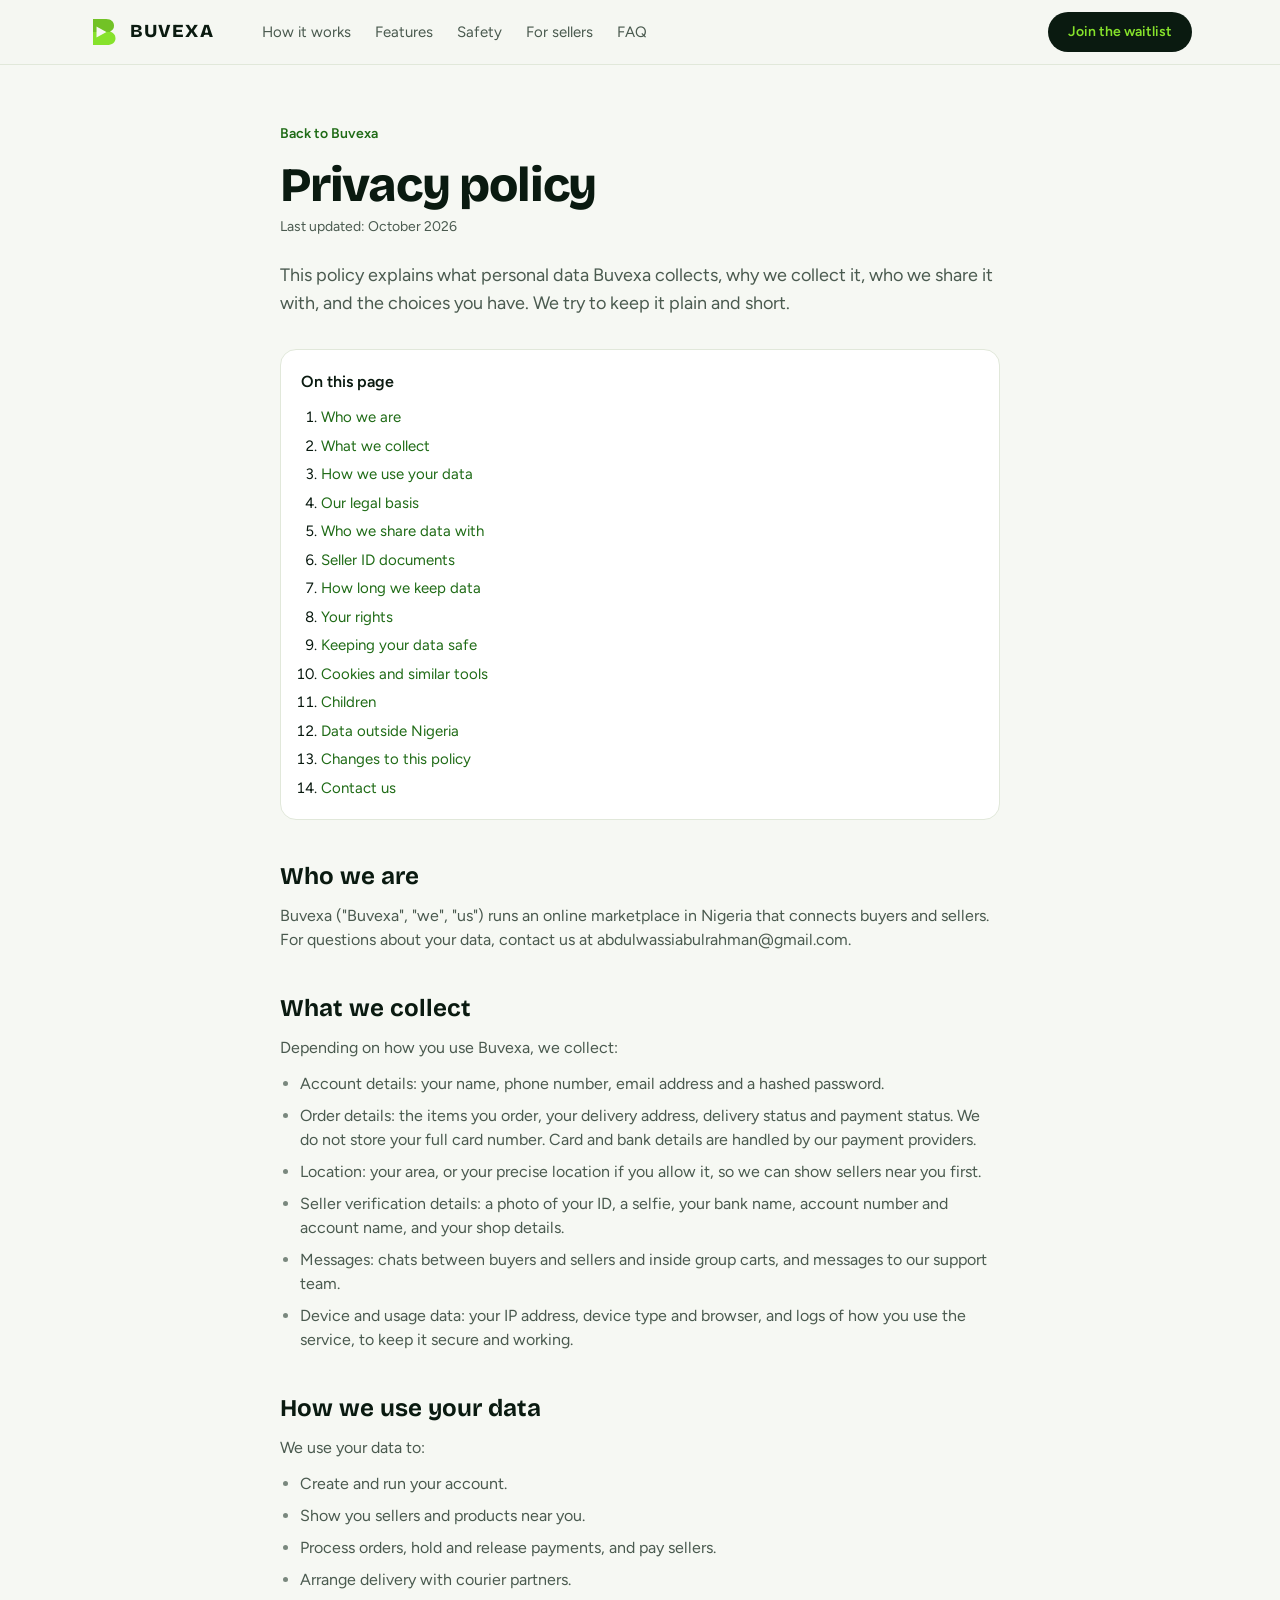
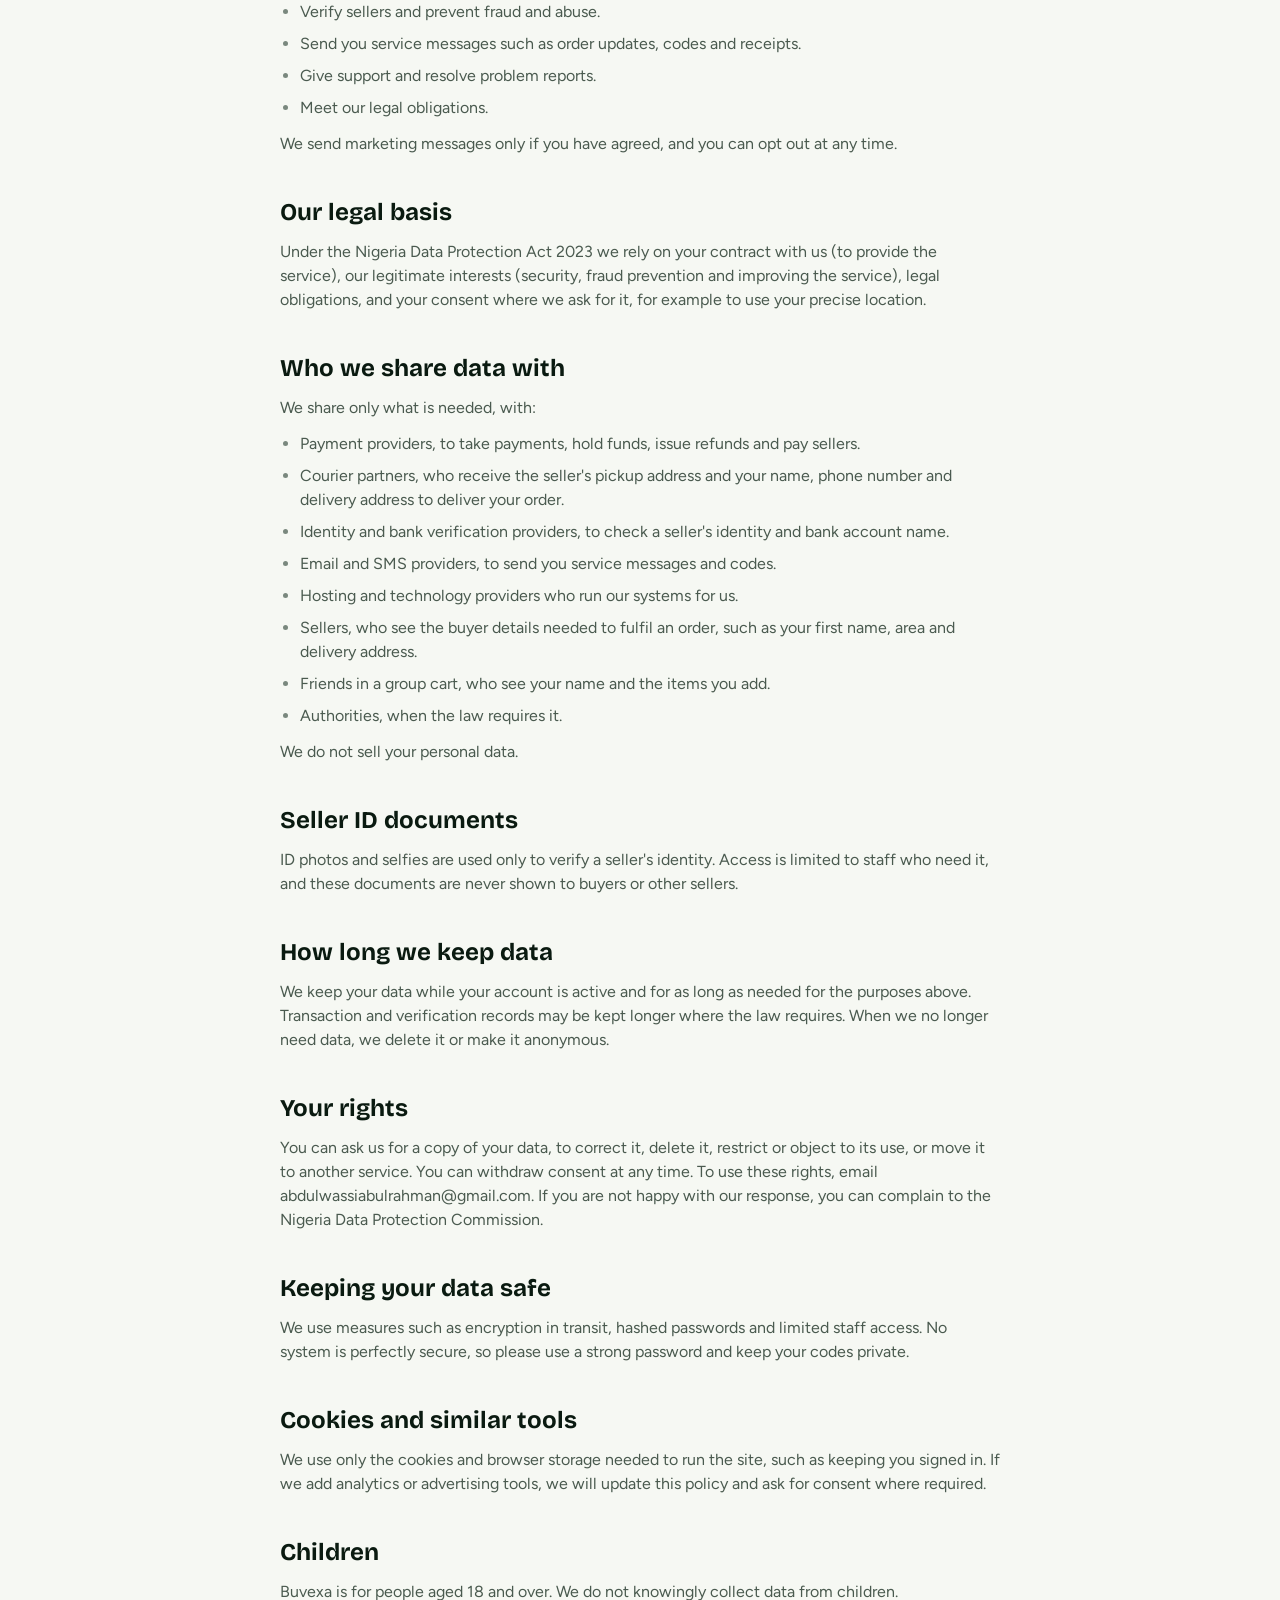
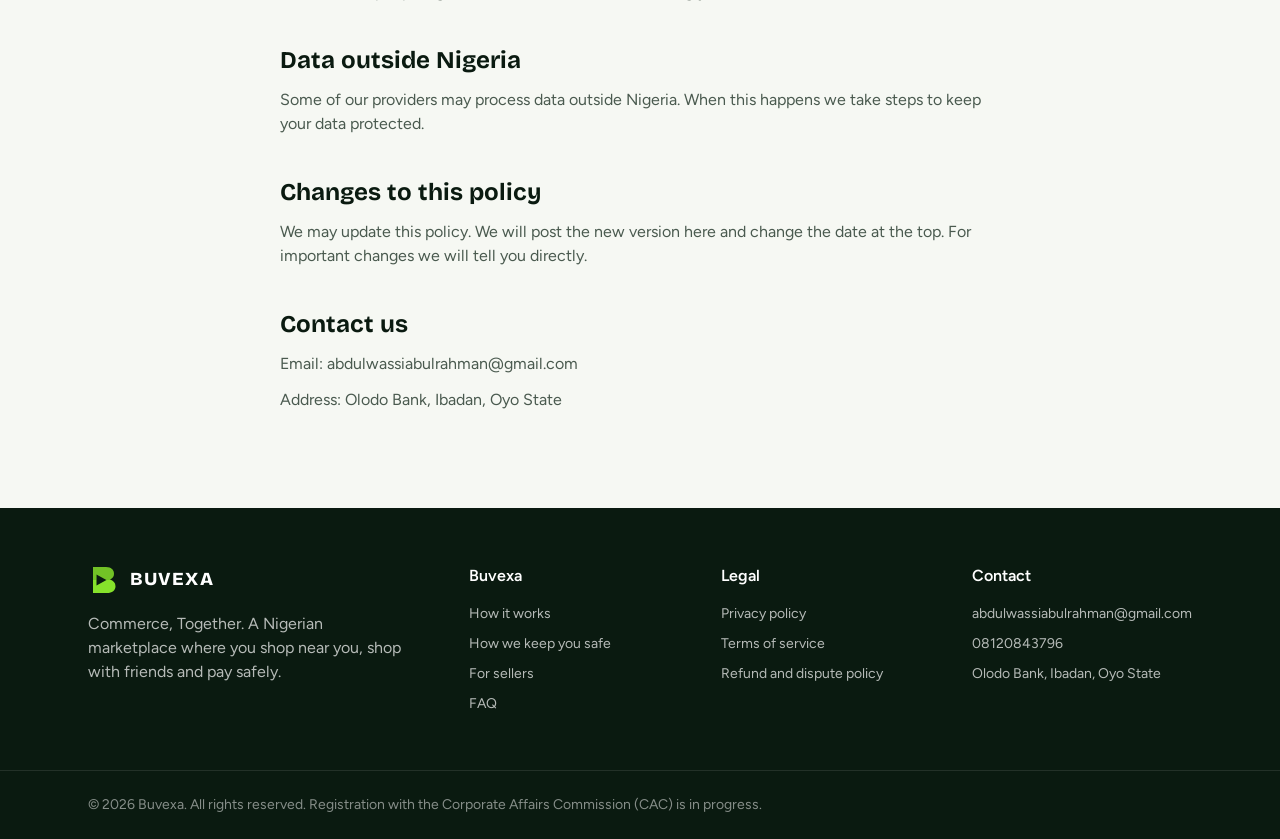
==== privacy.html @ 9bf39e3a "Initial commit: Buvexa waitlist website" ====
<!doctype html>
<html lang="en">
<head>
<meta charset="utf-8">
<meta name="viewport" content="width=device-width, initial-scale=1">
<title>Privacy policy | Buvexa</title>
<meta name="description" content="How Buvexa collects, uses and protects your personal data.">
<meta name="theme-color" content="#86E22B">
<link rel="icon" href="assets/favicon.svg" type="image/svg+xml">
<link rel="canonical" href="https://REPLACE_DOMAIN/privacy">
<meta property="og:type" content="website">
<meta property="og:site_name" content="Buvexa">
<meta property="og:title" content="Privacy policy | Buvexa">
<meta property="og:description" content="How Buvexa collects, uses and protects your personal data.">
<meta property="og:url" content="https://REPLACE_DOMAIN/privacy">
<meta property="og:image" content="https://REPLACE_DOMAIN/assets/og-image.png">
<meta name="twitter:card" content="summary_large_image">
<link rel="preload" href="assets/fonts/bricolage-grotesque-latin-800-normal.woff2" as="font" type="font/woff2" crossorigin>
<link rel="preload" href="assets/fonts/figtree-latin-400-normal.woff2" as="font" type="font/woff2" crossorigin>
<link rel="stylesheet" href="assets/style.css">
</head>
<body class="bg-paper text-ink"><svg xmlns="http://www.w3.org/2000/svg" style="position:absolute;width:0;height:0;overflow:hidden" aria-hidden="true"><symbol id="logo-mark" viewBox="0 0 64 64"><defs><clipPath id="bm"><path clip-rule="evenodd" d="M10 6H36C46 6 52 11.5 52 19.5C52 25 49 29 44 31C50.500 33 55 37.500 55 44.500C55 53 48.500 58 38 58H10Z M17 21L37 32L17 43Z"/></clipPath></defs><path fill="#86E22B" fill-rule="evenodd" d="M10 6H36C46 6 52 11.5 52 19.5C52 25 49 29 44 31C50.500 33 55 37.500 55 44.500C55 53 48.500 58 38 58H10Z M17 21L37 32L17 43Z"/><rect clip-path="url(#bm)" x="0" y="0" width="64" height="32" fill="#0A1A10" opacity=".16"/></symbol><symbol id="i-search" viewBox="0 0 24 24"><circle cx="11" cy="11" r="7"/><path d="M20 20l-3.5-3.5"/></symbol><symbol id="i-cart" viewBox="0 0 24 24"><path d="M3 4h2.2l2.1 10.2a2 2 0 0 0 2 1.6h7.5a2 2 0 0 0 1.9-1.4L20.5 8H6.2"/><circle cx="10" cy="19.5" r="1.3"/><circle cx="17" cy="19.5" r="1.3"/></symbol><symbol id="i-pin" viewBox="0 0 24 24"><path d="M12 21s7-6 7-11.2a7 7 0 1 0-14 0C5 15 12 21 12 21z"/><circle cx="12" cy="9.8" r="2.4"/></symbol><symbol id="i-chev-down" viewBox="0 0 24 24"><path d="M6 9l6 6 6-6"/></symbol><symbol id="i-chev-right" viewBox="0 0 24 24"><path d="M9 6l6 6-6 6"/></symbol><symbol id="i-bell" viewBox="0 0 24 24"><path d="M6 9a6 6 0 1 1 12 0c0 6 2.2 7.2 2.2 7.2H3.8S6 15 6 9z"/><path d="M10 20a2 2 0 0 0 4 0"/></symbol><symbol id="i-menu" viewBox="0 0 24 24"><path d="M4 7h16M4 12h16M4 17h16"/></symbol><symbol id="i-x" viewBox="0 0 24 24"><path d="M6 6l12 12M18 6L6 18"/></symbol><symbol id="i-heart" viewBox="0 0 24 24"><path d="M12 20s-7.5-4.6-7.5-10A4.3 4.3 0 0 1 12 7.4 4.3 4.3 0 0 1 19.5 10c0 5.4-7.5 10-7.5 10z"/></symbol><symbol id="i-plus" viewBox="0 0 24 24"><path d="M12 5v14M5 12h14"/></symbol><symbol id="i-check" viewBox="0 0 24 24"><path d="M5 12.5l4.5 4.5L19 7.5"/></symbol><symbol id="i-shield" viewBox="0 0 24 24"><path d="M12 3l7.5 2.8v5.7c0 4.6-3.2 7.9-7.5 9.5-4.3-1.6-7.5-4.9-7.5-9.5V5.8z"/><path d="M8.8 12l2.2 2.2 4.2-4.4"/></symbol><symbol id="i-users" viewBox="0 0 24 24"><circle cx="9" cy="8.5" r="3.2"/><path d="M3 19c.6-3.2 3-5 6-5s5.4 1.8 6 5"/><circle cx="17" cy="9.5" r="2.4"/><path d="M17.2 14.2c2 .2 3.4 1.6 3.8 4"/></symbol><symbol id="i-user" viewBox="0 0 24 24"><circle cx="12" cy="8.5" r="3.5"/><path d="M5 20c.8-3.6 3.6-5.5 7-5.5s6.2 1.9 7 5.5"/></symbol><symbol id="i-home" viewBox="0 0 24 24"><path d="M4 11l8-7 8 7v8.5a1 1 0 0 1-1 1h-4.5V15h-5v5.5H5a1 1 0 0 1-1-1z"/></symbol><symbol id="i-grid" viewBox="0 0 24 24"><rect x="4" y="4" width="6.5" height="6.5" rx="1.5"/><rect x="13.5" y="4" width="6.5" height="6.5" rx="1.5"/><rect x="4" y="13.5" width="6.5" height="6.5" rx="1.5"/><rect x="13.5" y="13.5" width="6.5" height="6.5" rx="1.5"/></symbol><symbol id="i-receipt" viewBox="0 0 24 24"><path d="M6 3.5h12v17l-2.5-1.6-2.2 1.6-2.3-1.6-2.2 1.6L6 20.5z"/><path d="M9 8.5h6M9 12h6M9 15.5h3.5"/></symbol><symbol id="i-box" viewBox="0 0 24 24"><path d="M20.5 7.8L12 3.2 3.5 7.8v8.4l8.5 4.6 8.5-4.6z"/><path d="M3.8 8l8.2 4.5L20.2 8M12 12.5V20.6"/></symbol><symbol id="i-qr" viewBox="0 0 24 24"><rect x="4" y="4" width="6" height="6" rx="1"/><rect x="14" y="4" width="6" height="6" rx="1"/><rect x="4" y="14" width="6" height="6" rx="1"/><path d="M14 14h2.5v2.5H14zM19 14h1M17.5 18H20v2M14 20h.01M17.5 20h.01"/></symbol><symbol id="i-wallet" viewBox="0 0 24 24"><path d="M4 7.5A2.5 2.5 0 0 1 6.5 5H18v3"/><path d="M4 7.5V17a2 2 0 0 0 2 2h12.5a1 1 0 0 0 1-1V9a1 1 0 0 0-1-1H6.5A2.5 2.5 0 0 1 4 7.5z"/><circle cx="15.5" cy="13.5" r="1.1"/></symbol><symbol id="i-star" viewBox="0 0 24 24"><path d="M12 3.6l2.5 5.2 5.7.8-4.1 4 1 5.7L12 16.6 6.9 19.3l1-5.7-4.1-4 5.7-.8z"/></symbol><symbol id="i-flag" viewBox="0 0 24 24"><path d="M6 21V4M6 5h11l-2 4 2 4H6"/></symbol><symbol id="i-chat" viewBox="0 0 24 24"><path d="M4 6.5A2.5 2.5 0 0 1 6.5 4h11A2.5 2.5 0 0 1 20 6.5v7a2.5 2.5 0 0 1-2.5 2.5H10l-4.5 3.8V16A2.5 2.5 0 0 1 4 13.5z"/></symbol><symbol id="i-sliders" viewBox="0 0 24 24"><path d="M4 7h9M17 7h3M4 17h3M11 17h9"/><circle cx="15" cy="7" r="2"/><circle cx="9" cy="17" r="2"/></symbol><symbol id="i-help" viewBox="0 0 24 24"><circle cx="12" cy="12" r="8.5"/><path d="M9.8 9.6a2.3 2.3 0 1 1 3.2 2.1c-.7.4-1 .9-1 1.6M12 16.6h.01"/></symbol><symbol id="i-logout" viewBox="0 0 24 24"><path d="M10 4H6.5A1.5 1.5 0 0 0 5 5.5v13A1.5 1.5 0 0 0 6.5 20H10M15 8l4 4-4 4M19 12H9.5"/></symbol><symbol id="i-external" viewBox="0 0 24 24"><path d="M14 5h5v5M19 5l-8 8M18 14v4.5a1 1 0 0 1-1 1H5.5a1 1 0 0 1-1-1V7a1 1 0 0 1 1-1H10"/></symbol><symbol id="i-truck" viewBox="0 0 24 24"><path d="M3 6.5h11v9H3zM14 9.5h4l3 3v3h-7"/><circle cx="7" cy="17.5" r="1.7"/><circle cx="17" cy="17.5" r="1.7"/></symbol><symbol id="i-filter" viewBox="0 0 24 24"><path d="M4 6h16M7 12h10M10 18h4"/></symbol><symbol id="i-more" viewBox="0 0 24 24"><circle cx="5.5" cy="12" r="1.3" fill="currentColor"/><circle cx="12" cy="12" r="1.3" fill="currentColor"/><circle cx="18.5" cy="12" r="1.3" fill="currentColor"/></symbol><symbol id="i-clock" viewBox="0 0 24 24"><circle cx="12" cy="12" r="8.5"/><path d="M12 7.5V12l3 2"/></symbol><symbol id="i-edit" viewBox="0 0 24 24"><path d="M4 20h4L19 9a2.1 2.1 0 0 0-3-3L5 17z"/><path d="M14.5 7.5l3 3"/></symbol><symbol id="i-dl" viewBox="0 0 24 24"><path d="M12 4v11M7.5 11L12 15.5 16.5 11M5 19.5h14"/></symbol><symbol id="p-shirt" viewBox="0 0 24 24"><path d="M8.5 4L3.5 6.8l1.8 3.7L8 9.3V20h8V9.3l2.7 1.2 1.8-3.7L15.5 4a3.6 3.6 0 0 1-7 0z"/></symbol><symbol id="p-shoe" viewBox="0 0 24 24"><path d="M3 17V11.8c0-.5.3-.9.8-1L8 9.5 9.2 7l3 3.2 4.3 1.6c2.5.8 4.5 1.5 4.5 4V17z"/><path d="M3 17.2h18v1.6H3zM10 9.2l1.2 1.2M12 10.6l1.1 1.1"/></symbol><symbol id="p-plug" viewBox="0 0 24 24"><path d="M9 3.5v4M15 3.5v4M6.5 7.5h11v3.5a5.5 5.5 0 0 1-11 0z"/><path d="M12 16.5v4"/></symbol><symbol id="p-speaker" viewBox="0 0 24 24"><rect x="6" y="3.5" width="12" height="17" rx="2.5"/><circle cx="12" cy="14.5" r="3.2"/><circle cx="12" cy="7.5" r="1"/></symbol><symbol id="p-jar" viewBox="0 0 24 24"><rect x="6.5" y="3.5" width="11" height="3" rx="1"/><path d="M7.5 6.5v12a2 2 0 0 0 2 2h5a2 2 0 0 0 2-2v-12"/><path d="M7.5 11h9M7.5 15h9"/></symbol><symbol id="p-phones" viewBox="0 0 24 24"><path d="M4.5 14v-2a7.5 7.5 0 0 1 15 0v2"/><rect x="3.5" y="13.5" width="4" height="6.5" rx="1.6"/><rect x="16.5" y="13.5" width="4" height="6.5" rx="1.6"/></symbol><symbol id="p-bag" viewBox="0 0 24 24"><path d="M5.5 8h13l-1 12h-11z"/><path d="M9 8V6.5a3 3 0 0 1 6 0V8"/></symbol><symbol id="p-fan" viewBox="0 0 24 24"><circle cx="12" cy="10.5" r="7.5"/><circle cx="12" cy="10.5" r="1.4"/><path d="M12 9.1C11 6.6 11.5 4.8 12 3.4M13.3 11.2c2.5.4 4 1.5 5.2 2.9M10.8 11.4c-2.1 1.3-2.4 3.2-2.2 5"/><path d="M12 18v3M8.5 21h7"/></symbol><symbol id="p-bowl" viewBox="0 0 24 24"><path d="M4 11h16v3a6 6 0 0 1-6 6h-4a6 6 0 0 1-6-6z"/><path d="M9 8c0-1.3 1-1.6 1-3M14 8c0-1.3 1-1.6 1-3"/></symbol><symbol id="p-sparkle" viewBox="0 0 24 24"><path d="M11 3.5l1.8 5.2 5.2 1.8-5.2 1.8L11 17.5l-1.8-5.2L4 10.5l5.2-1.8z"/><path d="M18.5 16.5l.7 1.8 1.8.7-1.8.7-.7 1.8-.7-1.8-1.8-.7 1.8-.7z"/></symbol><symbol id="p-phone" viewBox="0 0 24 24"><rect x="7" y="3" width="10" height="18" rx="2.5"/><path d="M11 18h2"/></symbol><symbol id="p-couch" viewBox="0 0 24 24"><path d="M5 12V9a2 2 0 0 1 2-2h10a2 2 0 0 1 2 2v3"/><path d="M3.5 12.5a1.8 1.8 0 0 1 3.5.5v2h10v-2a1.8 1.8 0 0 1 3.5-.5V17a1 1 0 0 1-1 1h-15a1 1 0 0 1-1-1z"/><path d="M6.5 18v2M17.5 18v2"/></symbol></svg><header class="sticky top-0 z-40 border-b border-mist bg-paper/95 backdrop-blur">
  <div class="mx-auto flex h-16 max-w-6xl items-center gap-6 px-4 sm:px-6">
    <a href="index.html" aria-label="Buvexa home"><span class="flex items-center gap-2.5"><svg class="h-8 w-8" aria-hidden="true"><use href="#logo-mark"/></svg><span class="font-display text-[1.15rem] font-extrabold tracking-[0.06em] text-ink">BUVEXA</span></span></a>
    <nav class="ml-6 hidden items-center gap-6 text-[15px] text-ink-2 lg:flex" aria-label="Main"><a href="index.html#how" class="hover:text-ink">How it works</a><a href="index.html#features" class="hover:text-ink">Features</a><a href="index.html#safety" class="hover:text-ink">Safety</a><a href="index.html#sellers" class="hover:text-ink">For sellers</a><a href="index.html#faq" class="hover:text-ink">FAQ</a></nav>
    <div class="ml-auto flex items-center gap-2">
      <a href="mailto:abdulwassiabulrahman@gmail.com?subject=Buvexa%20waitlist&body=Hello%20Buvexa%2C%20please%20add%20me%20to%20the%20waitlist.%0AName%3A%20%0APhone%3A%20" class="hidden rounded-full bg-ink px-5 py-2.5 text-sm font-semibold text-lime hover:bg-black sm:inline-flex">Join the waitlist</a>
      <button id="menuBtn" type="button" class="grid h-11 w-11 place-items-center rounded-full hover:bg-white lg:hidden" aria-label="Open menu" aria-expanded="false" aria-controls="mobileNav"><svg class="h-6 w-6" fill="none" stroke="currentColor" stroke-width="1.75" stroke-linecap="round" stroke-linejoin="round" aria-hidden="true"><use href="#i-menu"/></svg></button>
    </div>
  </div>
  <nav id="mobileNav" class="hidden border-t border-mist bg-paper px-4 py-3 text-[15px] lg:hidden" aria-label="Mobile"><a href="index.html#how" class="block rounded-xl px-3 py-3 hover:bg-white">How it works</a><a href="index.html#features" class="block rounded-xl px-3 py-3 hover:bg-white">Features</a><a href="index.html#safety" class="block rounded-xl px-3 py-3 hover:bg-white">Safety</a><a href="index.html#sellers" class="block rounded-xl px-3 py-3 hover:bg-white">For sellers</a><a href="index.html#faq" class="block rounded-xl px-3 py-3 hover:bg-white">FAQ</a>
    <a href="mailto:abdulwassiabulrahman@gmail.com?subject=Buvexa%20waitlist&body=Hello%20Buvexa%2C%20please%20add%20me%20to%20the%20waitlist.%0AName%3A%20%0APhone%3A%20" class="mt-2 flex h-12 items-center justify-center rounded-full bg-ink font-semibold text-lime">Join the waitlist</a></nav>
</header><main><article class="mx-auto max-w-3xl px-4 pt-10 sm:px-6 sm:pt-14"><a href="index.html" class="text-sm font-semibold text-lime-deep hover:underline">Back to Buvexa</a><h1 class="mt-4 font-display text-4xl font-extrabold tracking-tight sm:text-5xl">Privacy policy</h1><p class="mt-2 text-sm text-ink-2">Last updated: October 2026</p><p class="mt-6 text-lg text-ink-2">This policy explains what personal data Buvexa collects, why we collect it, who we share it with, and the choices you have. We try to keep it plain and short.</p><nav class="mt-8 rounded-2xl border border-mist bg-white p-5" aria-label="On this page"><p class="font-semibold">On this page</p><ol class="mt-3 list-decimal space-y-1.5 pl-5 text-[15px]"><li><a href="#who" class="text-lime-deep hover:underline">Who we are</a></li><li><a href="#collect" class="text-lime-deep hover:underline">What we collect</a></li><li><a href="#use" class="text-lime-deep hover:underline">How we use your data</a></li><li><a href="#basis" class="text-lime-deep hover:underline">Our legal basis</a></li><li><a href="#share" class="text-lime-deep hover:underline">Who we share data with</a></li><li><a href="#id" class="text-lime-deep hover:underline">Seller ID documents</a></li><li><a href="#keep" class="text-lime-deep hover:underline">How long we keep data</a></li><li><a href="#rights" class="text-lime-deep hover:underline">Your rights</a></li><li><a href="#security" class="text-lime-deep hover:underline">Keeping your data safe</a></li><li><a href="#cookies" class="text-lime-deep hover:underline">Cookies and similar tools</a></li><li><a href="#children" class="text-lime-deep hover:underline">Children</a></li><li><a href="#transfer" class="text-lime-deep hover:underline">Data outside Nigeria</a></li><li><a href="#changes" class="text-lime-deep hover:underline">Changes to this policy</a></li><li><a href="#contact" class="text-lime-deep hover:underline">Contact us</a></li></ol></nav><section id="who" class="mt-10 scroll-mt-24"><h2 class="font-display text-2xl font-bold">Who we are</h2><p class="mt-3 text-ink-2">Buvexa ("Buvexa", "we", "us") runs an online marketplace in Nigeria that connects buyers and sellers. For questions about your data, contact us at abdulwassiabulrahman@gmail.com.</p></section><section id="collect" class="mt-10 scroll-mt-24"><h2 class="font-display text-2xl font-bold">What we collect</h2><p class="mt-3 text-ink-2">Depending on how you use Buvexa, we collect:</p><ul class="mt-3 list-disc space-y-2 pl-5 text-ink-2 marker:text-ink-3"><li>Account details: your name, phone number, email address and a hashed password.</li><li>Order details: the items you order, your delivery address, delivery status and payment status. We do not store your full card number. Card and bank details are handled by our payment providers.</li><li>Location: your area, or your precise location if you allow it, so we can show sellers near you first.</li><li>Seller verification details: a photo of your ID, a selfie, your bank name, account number and account name, and your shop details.</li><li>Messages: chats between buyers and sellers and inside group carts, and messages to our support team.</li><li>Device and usage data: your IP address, device type and browser, and logs of how you use the service, to keep it secure and working.</li></ul></section><section id="use" class="mt-10 scroll-mt-24"><h2 class="font-display text-2xl font-bold">How we use your data</h2><p class="mt-3 text-ink-2">We use your data to:</p><ul class="mt-3 list-disc space-y-2 pl-5 text-ink-2 marker:text-ink-3"><li>Create and run your account.</li><li>Show you sellers and products near you.</li><li>Process orders, hold and release payments, and pay sellers.</li><li>Arrange delivery with courier partners.</li><li>Verify sellers and prevent fraud and abuse.</li><li>Send you service messages such as order updates, codes and receipts.</li><li>Give support and resolve problem reports.</li><li>Meet our legal obligations.</li></ul><p class="mt-3 text-ink-2">We send marketing messages only if you have agreed, and you can opt out at any time.</p></section><section id="basis" class="mt-10 scroll-mt-24"><h2 class="font-display text-2xl font-bold">Our legal basis</h2><p class="mt-3 text-ink-2">Under the Nigeria Data Protection Act 2023 we rely on your contract with us (to provide the service), our legitimate interests (security, fraud prevention and improving the service), legal obligations, and your consent where we ask for it, for example to use your precise location.</p></section><section id="share" class="mt-10 scroll-mt-24"><h2 class="font-display text-2xl font-bold">Who we share data with</h2><p class="mt-3 text-ink-2">We share only what is needed, with:</p><ul class="mt-3 list-disc space-y-2 pl-5 text-ink-2 marker:text-ink-3"><li>Payment providers, to take payments, hold funds, issue refunds and pay sellers.</li><li>Courier partners, who receive the seller's pickup address and your name, phone number and delivery address to deliver your order.</li><li>Identity and bank verification providers, to check a seller's identity and bank account name.</li><li>Email and SMS providers, to send you service messages and codes.</li><li>Hosting and technology providers who run our systems for us.</li><li>Sellers, who see the buyer details needed to fulfil an order, such as your first name, area and delivery address.</li><li>Friends in a group cart, who see your name and the items you add.</li><li>Authorities, when the law requires it.</li></ul><p class="mt-3 text-ink-2">We do not sell your personal data.</p></section><section id="id" class="mt-10 scroll-mt-24"><h2 class="font-display text-2xl font-bold">Seller ID documents</h2><p class="mt-3 text-ink-2">ID photos and selfies are used only to verify a seller's identity. Access is limited to staff who need it, and these documents are never shown to buyers or other sellers.</p></section><section id="keep" class="mt-10 scroll-mt-24"><h2 class="font-display text-2xl font-bold">How long we keep data</h2><p class="mt-3 text-ink-2">We keep your data while your account is active and for as long as needed for the purposes above. Transaction and verification records may be kept longer where the law requires. When we no longer need data, we delete it or make it anonymous.</p></section><section id="rights" class="mt-10 scroll-mt-24"><h2 class="font-display text-2xl font-bold">Your rights</h2><p class="mt-3 text-ink-2">You can ask us for a copy of your data, to correct it, delete it, restrict or object to its use, or move it to another service. You can withdraw consent at any time. To use these rights, email abdulwassiabulrahman@gmail.com. If you are not happy with our response, you can complain to the Nigeria Data Protection Commission.</p></section><section id="security" class="mt-10 scroll-mt-24"><h2 class="font-display text-2xl font-bold">Keeping your data safe</h2><p class="mt-3 text-ink-2">We use measures such as encryption in transit, hashed passwords and limited staff access. No system is perfectly secure, so please use a strong password and keep your codes private.</p></section><section id="cookies" class="mt-10 scroll-mt-24"><h2 class="font-display text-2xl font-bold">Cookies and similar tools</h2><p class="mt-3 text-ink-2">We use only the cookies and browser storage needed to run the site, such as keeping you signed in. If we add analytics or advertising tools, we will update this policy and ask for consent where required.</p></section><section id="children" class="mt-10 scroll-mt-24"><h2 class="font-display text-2xl font-bold">Children</h2><p class="mt-3 text-ink-2">Buvexa is for people aged 18 and over. We do not knowingly collect data from children.</p></section><section id="transfer" class="mt-10 scroll-mt-24"><h2 class="font-display text-2xl font-bold">Data outside Nigeria</h2><p class="mt-3 text-ink-2">Some of our providers may process data outside Nigeria. When this happens we take steps to keep your data protected.</p></section><section id="changes" class="mt-10 scroll-mt-24"><h2 class="font-display text-2xl font-bold">Changes to this policy</h2><p class="mt-3 text-ink-2">We may update this policy. We will post the new version here and change the date at the top. For important changes we will tell you directly.</p></section><section id="contact" class="mt-10 scroll-mt-24"><h2 class="font-display text-2xl font-bold">Contact us</h2><p class="mt-3 text-ink-2">Email: abdulwassiabulrahman@gmail.com</p><p class="mt-3 text-ink-2">Address: Olodo Bank, Ibadan, Oyo State</p></section></article></main><footer class="mt-24 bg-ink text-white">
  <div class="mx-auto grid max-w-6xl gap-10 px-4 py-14 sm:px-6 md:grid-cols-12">
    <div class="md:col-span-4"><span class="flex items-center gap-2.5"><svg class="h-8 w-8" aria-hidden="true"><use href="#logo-mark"/></svg><span class="font-display text-[1.15rem] font-extrabold tracking-[0.06em] text-white">BUVEXA</span></span><p class="mt-4 max-w-xs text-white/70">Commerce, Together. A Nigerian marketplace where you shop near you, shop with friends and pay safely.</p></div>
    <div class="grid grid-cols-2 gap-8 sm:grid-cols-3 md:col-span-8">
      <div><h2 class="font-semibold">Buvexa</h2><ul class="mt-4 space-y-2.5 text-sm text-white/70"><li><a class="hover:text-white" href="index.html#how">How it works</a></li><li><a class="hover:text-white" href="index.html#safety">How we keep you safe</a></li><li><a class="hover:text-white" href="index.html#sellers">For sellers</a></li><li><a class="hover:text-white" href="index.html#faq">FAQ</a></li></ul></div>
      <div><h2 class="font-semibold">Legal</h2><ul class="mt-4 space-y-2.5 text-sm text-white/70"><li><a class="hover:text-white" href="privacy.html">Privacy policy</a></li><li><a class="hover:text-white" href="terms.html">Terms of service</a></li><li><a class="hover:text-white" href="refunds.html">Refund and dispute policy</a></li></ul></div>
      <div class="col-span-2 sm:col-span-1"><h2 class="font-semibold">Contact</h2><ul class="mt-4 space-y-2.5 text-sm text-white/70"><li><a class="hover:text-white" href="mailto:abdulwassiabulrahman@gmail.com">abdulwassiabulrahman@gmail.com</a></li><li>08120843796</li><li>Olodo Bank, Ibadan, Oyo State</li></ul></div>
    </div>
  </div>
  <div class="border-t border-white/10"><p class="mx-auto max-w-6xl px-4 py-6 text-sm text-white/50 sm:px-6">© 2026 Buvexa. All rights reserved. Registration with the Corporate Affairs Commission (CAC) is in progress.</p></div>
</footer><script>
(function(){var b=document.getElementById('menuBtn'),n=document.getElementById('mobileNav');if(!b||!n)return;
b.addEventListener('click',function(){var open=n.classList.toggle('hidden')===false;b.setAttribute('aria-expanded',String(open))});
n.querySelectorAll('a').forEach(function(a){a.addEventListener('click',function(){n.classList.add('hidden');b.setAttribute('aria-expanded','false')})});})();
</script></body></html>
---- assets/style.css ----
@font-face{font-family:Figtree;font-weight:400;font-style:normal;font-display:swap;src:url(fonts/figtree-latin-400-normal.woff2) format("woff2")}@font-face{font-family:Figtree;font-weight:500;font-style:normal;font-display:swap;src:url(fonts/figtree-latin-500-normal.woff2) format("woff2")}@font-face{font-family:Figtree;font-weight:600;font-style:normal;font-display:swap;src:url(fonts/figtree-latin-600-normal.woff2) format("woff2")}@font-face{font-family:Figtree;font-weight:700;font-style:normal;font-display:swap;src:url(fonts/figtree-latin-700-normal.woff2) format("woff2")}@font-face{font-family:Bricolage Grotesque;font-weight:600;font-style:normal;font-display:swap;src:url(fonts/bricolage-grotesque-latin-600-normal.woff2) format("woff2")}@font-face{font-family:Bricolage Grotesque;font-weight:700;font-style:normal;font-display:swap;src:url(fonts/bricolage-grotesque-latin-700-normal.woff2) format("woff2")}@font-face{font-family:Bricolage Grotesque;font-weight:800;font-style:normal;font-display:swap;src:url(fonts/bricolage-grotesque-latin-800-normal.woff2) format("woff2")}*,:after,:before{--tw-border-spacing-x:0;--tw-border-spacing-y:0;--tw-translate-x:0;--tw-translate-y:0;--tw-rotate:0;--tw-skew-x:0;--tw-skew-y:0;--tw-scale-x:1;--tw-scale-y:1;--tw-pan-x: ;--tw-pan-y: ;--tw-pinch-zoom: ;--tw-scroll-snap-strictness:proximity;--tw-gradient-from-position: ;--tw-gradient-via-position: ;--tw-gradient-to-position: ;--tw-ordinal: ;--tw-slashed-zero: ;--tw-numeric-figure: ;--tw-numeric-spacing: ;--tw-numeric-fraction: ;--tw-ring-inset: ;--tw-ring-offset-width:0px;--tw-ring-offset-color:#fff;--tw-ring-color:rgba(59,130,246,.5);--tw-ring-offset-shadow:0 0 #0000;--tw-ring-shadow:0 0 #0000;--tw-shadow:0 0 #0000;--tw-shadow-colored:0 0 #0000;--tw-blur: ;--tw-brightness: ;--tw-contrast: ;--tw-grayscale: ;--tw-hue-rotate: ;--tw-invert: ;--tw-saturate: ;--tw-sepia: ;--tw-drop-shadow: ;--tw-backdrop-blur: ;--tw-backdrop-brightness: ;--tw-backdrop-contrast: ;--tw-backdrop-grayscale: ;--tw-backdrop-hue-rotate: ;--tw-backdrop-invert: ;--tw-backdrop-opacity: ;--tw-backdrop-saturate: ;--tw-backdrop-sepia: ;--tw-contain-size: ;--tw-contain-layout: ;--tw-contain-paint: ;--tw-contain-style: }::backdrop{--tw-border-spacing-x:0;--tw-border-spacing-y:0;--tw-translate-x:0;--tw-translate-y:0;--tw-rotate:0;--tw-skew-x:0;--tw-skew-y:0;--tw-scale-x:1;--tw-scale-y:1;--tw-pan-x: ;--tw-pan-y: ;--tw-pinch-zoom: ;--tw-scroll-snap-strictness:proximity;--tw-gradient-from-position: ;--tw-gradient-via-position: ;--tw-gradient-to-position: ;--tw-ordinal: ;--tw-slashed-zero: ;--tw-numeric-figure: ;--tw-numeric-spacing: ;--tw-numeric-fraction: ;--tw-ring-inset: ;--tw-ring-offset-width:0px;--tw-ring-offset-color:#fff;--tw-ring-color:rgba(59,130,246,.5);--tw-ring-offset-shadow:0 0 #0000;--tw-ring-shadow:0 0 #0000;--tw-shadow:0 0 #0000;--tw-shadow-colored:0 0 #0000;--tw-blur: ;--tw-brightness: ;--tw-contrast: ;--tw-grayscale: ;--tw-hue-rotate: ;--tw-invert: ;--tw-saturate: ;--tw-sepia: ;--tw-drop-shadow: ;--tw-backdrop-blur: ;--tw-backdrop-brightness: ;--tw-backdrop-contrast: ;--tw-backdrop-grayscale: ;--tw-backdrop-hue-rotate: ;--tw-backdrop-invert: ;--tw-backdrop-opacity: ;--tw-backdrop-saturate: ;--tw-backdrop-sepia: ;--tw-contain-size: ;--tw-contain-layout: ;--tw-contain-paint: ;--tw-contain-style: }
/*! tailwindcss v3.4.17 | MIT License | https://tailwindcss.com*/*,:after,:before{box-sizing:border-box;border:0 solid #e5e7eb}:after,:before{--tw-content:""}:host,html{line-height:1.5;-webkit-text-size-adjust:100%;-moz-tab-size:4;-o-tab-size:4;tab-size:4;font-family:Figtree,ui-sans-serif,system-ui,sans-serif;font-feature-settings:normal;font-variation-settings:normal;-webkit-tap-highlight-color:transparent}body{margin:0;line-height:inherit}hr{height:0;color:inherit;border-top-width:1px}abbr:where([title]){-webkit-text-decoration:underline dotted;text-decoration:underline dotted}h1,h2,h3,h4,h5,h6{font-size:inherit;font-weight:inherit}a{color:inherit;text-decoration:inherit}b,strong{font-weight:bolder}code,kbd,pre,samp{font-family:ui-monospace,SFMono-Regular,Menlo,Monaco,Consolas,Liberation Mono,Courier New,monospace;font-feature-settings:normal;font-variation-settings:normal;font-size:1em}small{font-size:80%}sub,sup{font-size:75%;line-height:0;position:relative;vertical-align:baseline}sub{bottom:-.25em}sup{top:-.5em}table{text-indent:0;border-color:inherit;border-collapse:collapse}button,input,optgroup,select,textarea{font-family:inherit;font-feature-settings:inherit;font-variation-settings:inherit;font-size:100%;font-weight:inherit;line-height:inherit;letter-spacing:inherit;color:inherit;margin:0;padding:0}button,select{text-transform:none}button,input:where([type=button]),input:where([type=reset]),input:where([type=submit]){-webkit-appearance:button;background-color:transparent;background-image:none}:-moz-focusring{outline:auto}:-moz-ui-invalid{box-shadow:none}progress{vertical-align:baseline}::-webkit-inner-spin-button,::-webkit-outer-spin-button{height:auto}[type=search]{-webkit-appearance:textfield;outline-offset:-2px}::-webkit-search-decoration{-webkit-appearance:none}::-webkit-file-upload-button{-webkit-appearance:button;font:inherit}summary{display:list-item}blockquote,dd,dl,figure,h1,h2,h3,h4,h5,h6,hr,p,pre{margin:0}fieldset{margin:0}fieldset,legend{padding:0}menu,ol,ul{list-style:none;margin:0;padding:0}dialog{padding:0}textarea{resize:vertical}input::-moz-placeholder,textarea::-moz-placeholder{opacity:1;color:#9ca3af}input::placeholder,textarea::placeholder{opacity:1;color:#9ca3af}[role=button],button{cursor:pointer}:disabled{cursor:default}audio,canvas,embed,iframe,img,object,svg,video{display:block;vertical-align:middle}img,video{max-width:100%;height:auto}[hidden]:where(:not([hidden=until-found])){display:none}.absolute{position:absolute}.relative{position:relative}.sticky{position:sticky}.bottom-2{bottom:.5rem}.left-2{left:.5rem}.top-0{top:0}.z-40{z-index:40}.col-span-2{grid-column:span 2/span 2}.mx-auto{margin-left:auto;margin-right:auto}.ml-6{margin-left:1.5rem}.ml-auto{margin-left:auto}.mt-0\.5{margin-top:.125rem}.mt-1{margin-top:.25rem}.mt-10{margin-top:2.5rem}.mt-12{margin-top:3rem}.mt-2{margin-top:.5rem}.mt-20{margin-top:5rem}.mt-24{margin-top:6rem}.mt-3{margin-top:.75rem}.mt-4{margin-top:1rem}.mt-5{margin-top:1.25rem}.mt-6{margin-top:1.5rem}.mt-7{margin-top:1.75rem}.mt-8{margin-top:2rem}.block{display:block}.flex{display:flex}.inline-flex{display:inline-flex}.grid{display:grid}.hidden{display:none}.aspect-\[4\/5\]{aspect-ratio:4/5}.h-11{height:2.75rem}.h-12{height:3rem}.h-16{height:4rem}.h-3{height:.75rem}.h-3\.5{height:.875rem}.h-4{height:1rem}.h-5{height:1.25rem}.h-6{height:1.5rem}.h-8{height:2rem}.h-9{height:2.25rem}.w-11{width:2.75rem}.w-12{width:3rem}.w-3{width:.75rem}.w-3\.5{width:.875rem}.w-4{width:1rem}.w-5{width:1.25rem}.w-6{width:1.5rem}.w-8{width:2rem}.w-9{width:2.25rem}.w-full{width:100%}.max-w-2xl{max-width:42rem}.max-w-3xl{max-width:48rem}.max-w-6xl{max-width:72rem}.max-w-\[28rem\],.max-w-md{max-width:28rem}.max-w-xl{max-width:36rem}.max-w-xs{max-width:20rem}.flex-1{flex:1 1 0%}.shrink-0{flex-shrink:0}.cursor-pointer{cursor:pointer}.scroll-mt-24{scroll-margin-top:6rem}.list-decimal{list-style-type:decimal}.list-disc{list-style-type:disc}.list-none{list-style-type:none}.grid-cols-2{grid-template-columns:repeat(2,minmax(0,1fr))}.grid-cols-3{grid-template-columns:repeat(3,minmax(0,1fr))}.flex-wrap{flex-wrap:wrap}.place-items-center{place-items:center}.items-start{align-items:flex-start}.items-center{align-items:center}.justify-center{justify-content:center}.justify-between{justify-content:space-between}.gap-1{gap:.25rem}.gap-10{gap:2.5rem}.gap-2{gap:.5rem}.gap-2\.5{gap:.625rem}.gap-3{gap:.75rem}.gap-4{gap:1rem}.gap-6{gap:1.5rem}.gap-8{gap:2rem}.gap-x-10{-moz-column-gap:2.5rem;column-gap:2.5rem}.gap-y-4{row-gap:1rem}.-space-x-2>:not([hidden])~:not([hidden]){--tw-space-x-reverse:0;margin-right:calc(-.5rem*var(--tw-space-x-reverse));margin-left:calc(-.5rem*(1 - var(--tw-space-x-reverse)))}.space-y-1\.5>:not([hidden])~:not([hidden]){--tw-space-y-reverse:0;margin-top:calc(.375rem*(1 - var(--tw-space-y-reverse)));margin-bottom:calc(.375rem*var(--tw-space-y-reverse))}.space-y-2>:not([hidden])~:not([hidden]){--tw-space-y-reverse:0;margin-top:calc(.5rem*(1 - var(--tw-space-y-reverse)));margin-bottom:calc(.5rem*var(--tw-space-y-reverse))}.space-y-2\.5>:not([hidden])~:not([hidden]){--tw-space-y-reverse:0;margin-top:calc(.625rem*(1 - var(--tw-space-y-reverse)));margin-bottom:calc(.625rem*var(--tw-space-y-reverse))}.space-y-20>:not([hidden])~:not([hidden]){--tw-space-y-reverse:0;margin-top:calc(5rem*(1 - var(--tw-space-y-reverse)));margin-bottom:calc(5rem*var(--tw-space-y-reverse))}.space-y-3>:not([hidden])~:not([hidden]){--tw-space-y-reverse:0;margin-top:calc(.75rem*(1 - var(--tw-space-y-reverse)));margin-bottom:calc(.75rem*var(--tw-space-y-reverse))}.space-y-4>:not([hidden])~:not([hidden]){--tw-space-y-reverse:0;margin-top:calc(1rem*(1 - var(--tw-space-y-reverse)));margin-bottom:calc(1rem*var(--tw-space-y-reverse))}.space-y-5>:not([hidden])~:not([hidden]){--tw-space-y-reverse:0;margin-top:calc(1.25rem*(1 - var(--tw-space-y-reverse)));margin-bottom:calc(1.25rem*var(--tw-space-y-reverse))}.space-y-6>:not([hidden])~:not([hidden]){--tw-space-y-reverse:0;margin-top:calc(1.5rem*(1 - var(--tw-space-y-reverse)));margin-bottom:calc(1.5rem*var(--tw-space-y-reverse))}.divide-y>:not([hidden])~:not([hidden]){--tw-divide-y-reverse:0;border-top-width:calc(1px*(1 - var(--tw-divide-y-reverse)));border-bottom-width:calc(1px*var(--tw-divide-y-reverse))}.divide-ink\/10>:not([hidden])~:not([hidden]){border-color:rgba(10,26,16,.1)}.divide-mist>:not([hidden])~:not([hidden]){--tw-divide-opacity:1;border-color:rgb(225 232 218/var(--tw-divide-opacity,1))}.overflow-hidden{overflow:hidden}.rounded-2xl{border-radius:1rem}.rounded-3xl{border-radius:1.5rem}.rounded-\[28px\]{border-radius:28px}.rounded-full{border-radius:9999px}.rounded-xl{border-radius:.75rem}.rounded-tl-md{border-top-left-radius:.375rem}.border{border-width:1px}.border-2{border-width:2px}.border-y{border-top-width:1px}.border-b,.border-y{border-bottom-width:1px}.border-t{border-top-width:1px}.border-ink{--tw-border-opacity:1;border-color:rgb(10 26 16/var(--tw-border-opacity,1))}.border-mist{--tw-border-opacity:1;border-color:rgb(225 232 218/var(--tw-border-opacity,1))}.border-white{--tw-border-opacity:1;border-color:rgb(255 255 255/var(--tw-border-opacity,1))}.border-white\/10{border-color:hsla(0,0%,100%,.1)}.bg-amber-soft{--tw-bg-opacity:1;background-color:rgb(255 241 214/var(--tw-bg-opacity,1))}.bg-ink{--tw-bg-opacity:1;background-color:rgb(10 26 16/var(--tw-bg-opacity,1))}.bg-ink\/10{background-color:rgba(10,26,16,.1)}.bg-lime{--tw-bg-opacity:1;background-color:rgb(134 226 43/var(--tw-bg-opacity,1))}.bg-lime-soft{--tw-bg-opacity:1;background-color:rgb(234 249 214/var(--tw-bg-opacity,1))}.bg-mist\/70{background-color:hsla(90,23%,88%,.7)}.bg-paper{--tw-bg-opacity:1;background-color:rgb(246 248 243/var(--tw-bg-opacity,1))}.bg-paper\/95{background-color:hsla(84,26%,96%,.95)}.bg-tint-blush{--tw-bg-opacity:1;background-color:rgb(249 229 226/var(--tw-bg-opacity,1))}.bg-tint-butter{--tw-bg-opacity:1;background-color:rgb(255 243 200/var(--tw-bg-opacity,1))}.bg-tint-lime{--tw-bg-opacity:1;background-color:rgb(230 247 204/var(--tw-bg-opacity,1))}.bg-tint-sky{--tw-bg-opacity:1;background-color:rgb(227 240 246/var(--tw-bg-opacity,1))}.bg-white{--tw-bg-opacity:1;background-color:rgb(255 255 255/var(--tw-bg-opacity,1))}.p-5{padding:1.25rem}.p-6{padding:1.5rem}.px-2{padding-left:.5rem;padding-right:.5rem}.px-3{padding-left:.75rem;padding-right:.75rem}.px-3\.5{padding-left:.875rem;padding-right:.875rem}.px-4{padding-left:1rem;padding-right:1rem}.px-5{padding-left:1.25rem;padding-right:1.25rem}.px-6{padding-left:1.5rem;padding-right:1.5rem}.py-0\.5{padding-top:.125rem;padding-bottom:.125rem}.py-1\.5{padding-top:.375rem;padding-bottom:.375rem}.py-10{padding-top:2.5rem;padding-bottom:2.5rem}.py-14{padding-top:3.5rem;padding-bottom:3.5rem}.py-2{padding-top:.5rem;padding-bottom:.5rem}.py-2\.5{padding-top:.625rem;padding-bottom:.625rem}.py-3{padding-top:.75rem;padding-bottom:.75rem}.py-3\.5{padding-top:.875rem;padding-bottom:.875rem}.py-4{padding-top:1rem;padding-bottom:1rem}.py-5{padding-top:1.25rem;padding-bottom:1.25rem}.py-6{padding-top:1.5rem;padding-bottom:1.5rem}.pl-5{padding-left:1.25rem}.pt-10{padding-top:2.5rem}.pt-4{padding-top:1rem}.pt-5{padding-top:1.25rem}.font-display{font-family:Bricolage Grotesque,ui-sans-serif,system-ui,sans-serif}.text-2xl{font-size:1.5rem;line-height:2rem}.text-3xl{font-size:1.875rem;line-height:2.25rem}.text-4xl{font-size:2.25rem;line-height:2.5rem}.text-\[1\.15rem\]{font-size:1.15rem}.text-\[15px\]{font-size:15px}.text-\[2\.9rem\]{font-size:2.9rem}.text-lg{font-size:1.125rem;line-height:1.75rem}.text-sm{font-size:.875rem;line-height:1.25rem}.text-xl{font-size:1.25rem;line-height:1.75rem}.text-xs{font-size:.75rem;line-height:1rem}.font-bold{font-weight:700}.font-extrabold{font-weight:800}.font-medium{font-weight:500}.font-semibold{font-weight:600}.leading-\[0\.98\]{line-height:.98}.leading-tight{line-height:1.25}.tracking-\[0\.06em\]{letter-spacing:.06em}.tracking-tight{letter-spacing:-.025em}.text-amber{--tw-text-opacity:1;color:rgb(138 82 0/var(--tw-text-opacity,1))}.text-ink{--tw-text-opacity:1;color:rgb(10 26 16/var(--tw-text-opacity,1))}.text-ink-2{--tw-text-opacity:1;color:rgb(74 90 79/var(--tw-text-opacity,1))}.text-ink\/55{color:rgba(10,26,16,.55)}.text-ink\/75{color:rgba(10,26,16,.75)}.text-ink\/80{color:rgba(10,26,16,.8)}.text-lime{--tw-text-opacity:1;color:rgb(134 226 43/var(--tw-text-opacity,1))}.text-lime-deep{--tw-text-opacity:1;color:rgb(31 107 22/var(--tw-text-opacity,1))}.text-white{--tw-text-opacity:1;color:rgb(255 255 255/var(--tw-text-opacity,1))}.text-white\/50{color:hsla(0,0%,100%,.5)}.text-white\/70{color:hsla(0,0%,100%,.7)}.text-white\/75{color:hsla(0,0%,100%,.75)}.underline{text-decoration-line:underline}.underline-offset-2{text-underline-offset:2px}.shadow-\[0_28px_70px_-24px_rgba\(10\2c 26\2c 16\2c 0\.55\)\]{--tw-shadow:0 28px 70px -24px rgba(10,26,16,.55);--tw-shadow-colored:0 28px 70px -24px var(--tw-shadow-color);box-shadow:var(--tw-ring-offset-shadow,0 0 #0000),var(--tw-ring-shadow,0 0 #0000),var(--tw-shadow)}.ring-1{--tw-ring-offset-shadow:var(--tw-ring-inset) 0 0 0 var(--tw-ring-offset-width) var(--tw-ring-offset-color);--tw-ring-shadow:var(--tw-ring-inset) 0 0 0 calc(1px + var(--tw-ring-offset-width)) var(--tw-ring-color)}.ring-1,.ring-2{box-shadow:var(--tw-ring-offset-shadow),var(--tw-ring-shadow),var(--tw-shadow,0 0 #0000)}.ring-2{--tw-ring-offset-shadow:var(--tw-ring-inset) 0 0 0 var(--tw-ring-offset-width) var(--tw-ring-offset-color);--tw-ring-shadow:var(--tw-ring-inset) 0 0 0 calc(2px + var(--tw-ring-offset-width)) var(--tw-ring-color)}.ring-mist{--tw-ring-opacity:1;--tw-ring-color:rgb(225 232 218/var(--tw-ring-opacity,1))}.ring-white{--tw-ring-opacity:1;--tw-ring-color:rgb(255 255 255/var(--tw-ring-opacity,1))}.backdrop-blur{--tw-backdrop-blur:blur(8px);-webkit-backdrop-filter:var(--tw-backdrop-blur) var(--tw-backdrop-brightness) var(--tw-backdrop-contrast) var(--tw-backdrop-grayscale) var(--tw-backdrop-hue-rotate) var(--tw-backdrop-invert) var(--tw-backdrop-opacity) var(--tw-backdrop-saturate) var(--tw-backdrop-sepia);backdrop-filter:var(--tw-backdrop-blur) var(--tw-backdrop-brightness) var(--tw-backdrop-contrast) var(--tw-backdrop-grayscale) var(--tw-backdrop-hue-rotate) var(--tw-backdrop-invert) var(--tw-backdrop-opacity) var(--tw-backdrop-saturate) var(--tw-backdrop-sepia)}.transition-transform{transition-property:transform;transition-timing-function:cubic-bezier(.4,0,.2,1);transition-duration:.15s}html{scroll-behavior:smooth;-webkit-text-size-adjust:100%}body{font-family:Figtree,ui-sans-serif,system-ui,sans-serif;-webkit-font-smoothing:antialiased}@media (prefers-reduced-motion:reduce){html{scroll-behavior:auto}}.marker\:text-ink-3 ::marker{color:#7a887e}.marker\:text-ink-3::marker{color:#7a887e}.hover\:bg-black:hover{--tw-bg-opacity:1;background-color:rgb(0 0 0/var(--tw-bg-opacity,1))}.hover\:bg-ink:hover{--tw-bg-opacity:1;background-color:rgb(10 26 16/var(--tw-bg-opacity,1))}.hover\:bg-lime-press:hover{--tw-bg-opacity:1;background-color:rgb(116 204 31/var(--tw-bg-opacity,1))}.hover\:bg-white:hover{--tw-bg-opacity:1;background-color:rgb(255 255 255/var(--tw-bg-opacity,1))}.hover\:text-ink:hover{--tw-text-opacity:1;color:rgb(10 26 16/var(--tw-text-opacity,1))}.hover\:text-lime:hover{--tw-text-opacity:1;color:rgb(134 226 43/var(--tw-text-opacity,1))}.hover\:text-white:hover{--tw-text-opacity:1;color:rgb(255 255 255/var(--tw-text-opacity,1))}.hover\:underline:hover{text-decoration-line:underline}.group[open] .group-open\:rotate-45{--tw-rotate:45deg;transform:translate(var(--tw-translate-x),var(--tw-translate-y)) rotate(var(--tw-rotate)) skewX(var(--tw-skew-x)) skewY(var(--tw-skew-y)) scaleX(var(--tw-scale-x)) scaleY(var(--tw-scale-y))}@media (min-width:640px){.sm\:col-span-1{grid-column:span 1/span 1}.sm\:inline-flex{display:inline-flex}.sm\:grid-cols-2{grid-template-columns:repeat(2,minmax(0,1fr))}.sm\:grid-cols-3{grid-template-columns:repeat(3,minmax(0,1fr))}.sm\:grid-cols-\[9rem_1fr\]{grid-template-columns:9rem 1fr}.sm\:gap-4{gap:1rem}.sm\:divide-x>:not([hidden])~:not([hidden]){--tw-divide-x-reverse:0;border-right-width:calc(1px*var(--tw-divide-x-reverse));border-left-width:calc(1px*(1 - var(--tw-divide-x-reverse)))}.sm\:divide-y-0>:not([hidden])~:not([hidden]){--tw-divide-y-reverse:0;border-top-width:calc(0px*(1 - var(--tw-divide-y-reverse)));border-bottom-width:calc(0px*var(--tw-divide-y-reverse))}.sm\:rounded-\[36px\]{border-radius:36px}.sm\:p-12{padding:3rem}.sm\:p-7{padding:1.75rem}.sm\:p-8{padding:2rem}.sm\:p-9{padding:2.25rem}.sm\:px-12{padding-left:3rem;padding-right:3rem}.sm\:px-6{padding-left:1.5rem;padding-right:1.5rem}.sm\:py-14{padding-bottom:3.5rem}.sm\:pt-14,.sm\:py-14{padding-top:3.5rem}.sm\:pt-8{padding-top:2rem}.sm\:text-3xl{font-size:1.875rem;line-height:2.25rem}.sm\:text-4xl{font-size:2.25rem;line-height:2.5rem}.sm\:text-5xl{font-size:3rem;line-height:1}.sm\:text-6xl{font-size:3.75rem;line-height:1}}@media (min-width:768px){.md\:col-span-4{grid-column:span 4/span 4}.md\:col-span-8{grid-column:span 8/span 8}.md\:grid-cols-12{grid-template-columns:repeat(12,minmax(0,1fr))}}@media (min-width:1024px){.lg\:order-1{order:1}.lg\:order-2{order:2}.lg\:col-span-2{grid-column:span 2/span 2}.lg\:col-span-3{grid-column:span 3/span 3}.lg\:col-span-6{grid-column:span 6/span 6}.lg\:flex{display:flex}.lg\:hidden{display:none}.lg\:grid-cols-12{grid-template-columns:repeat(12,minmax(0,1fr))}.lg\:grid-cols-2{grid-template-columns:repeat(2,minmax(0,1fr))}.lg\:grid-cols-5{grid-template-columns:repeat(5,minmax(0,1fr))}.lg\:justify-end{justify-content:flex-end}.lg\:py-\[4\.5rem\]{padding-top:4.5rem;padding-bottom:4.5rem}.lg\:text-\[4\.75rem\]{font-size:4.75rem}}.\[\&\:\:-webkit-details-marker\]\:hidden::-webkit-details-marker{display:none}
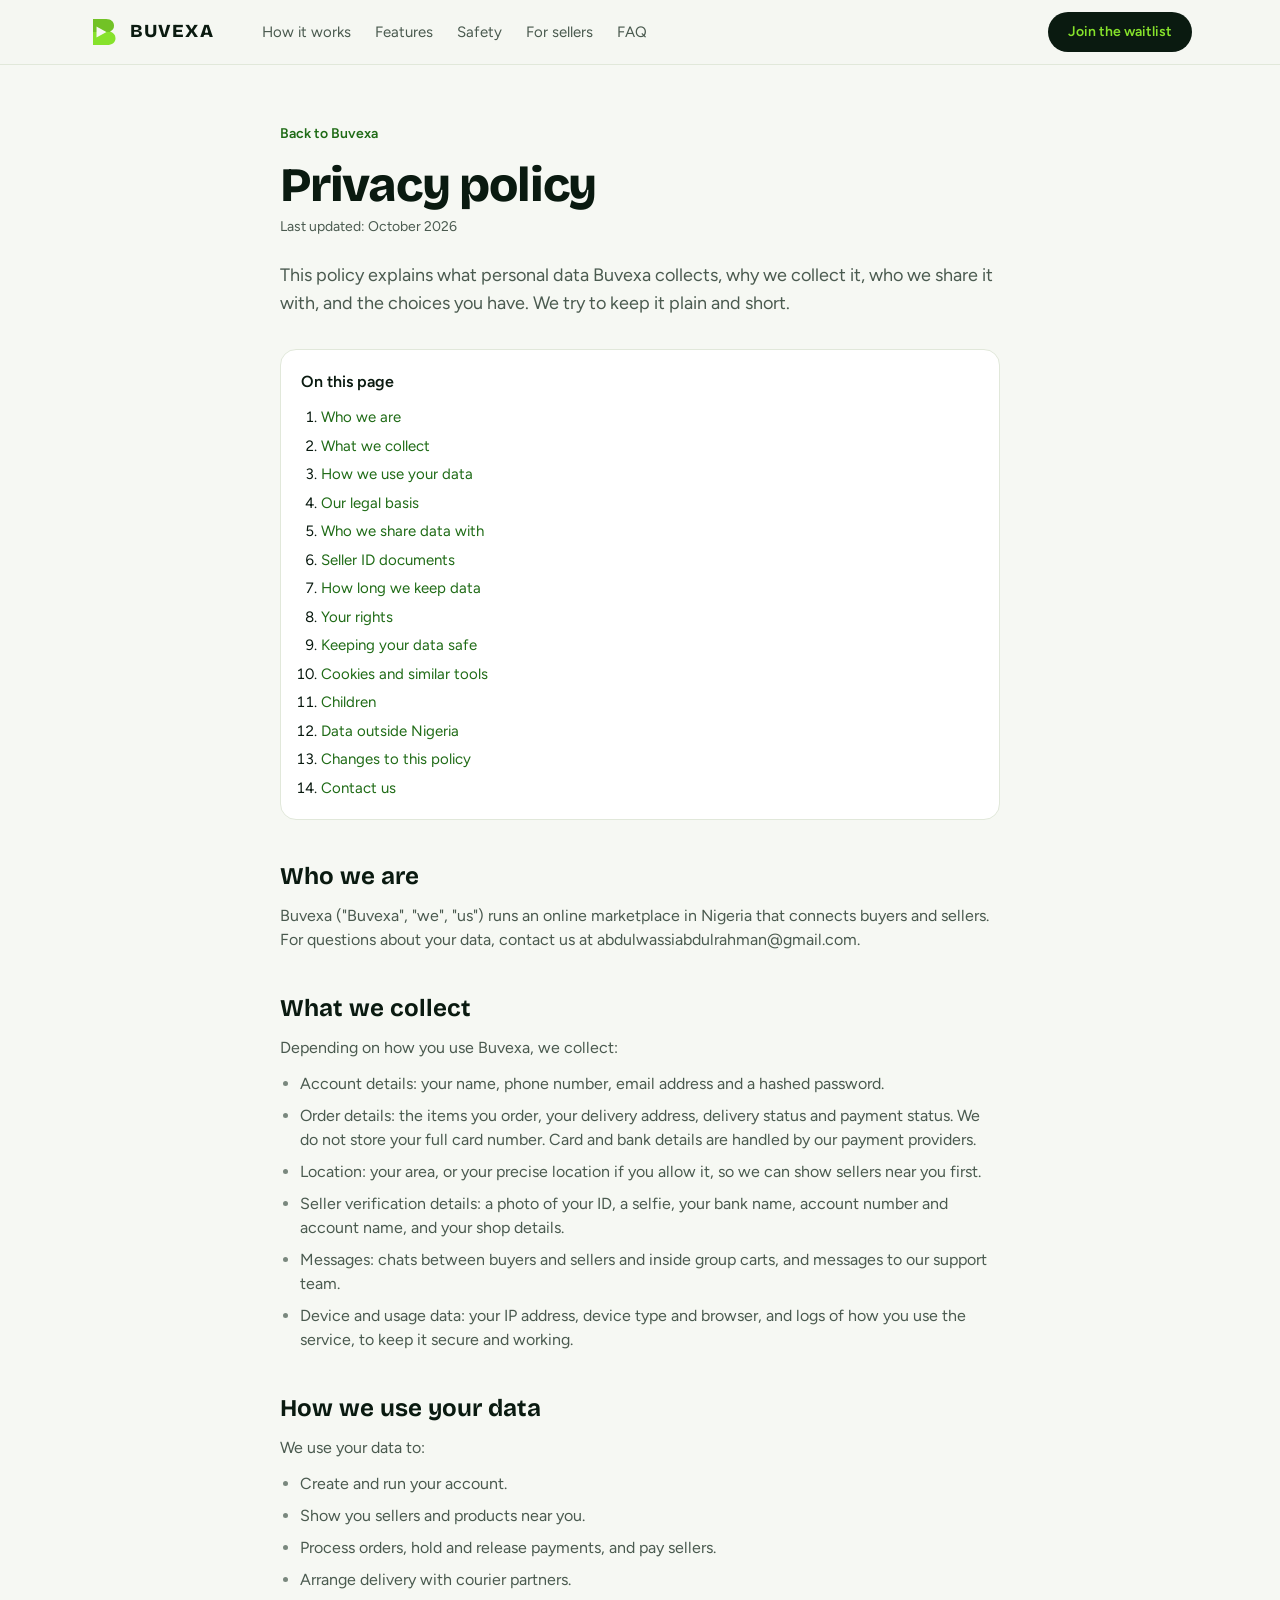
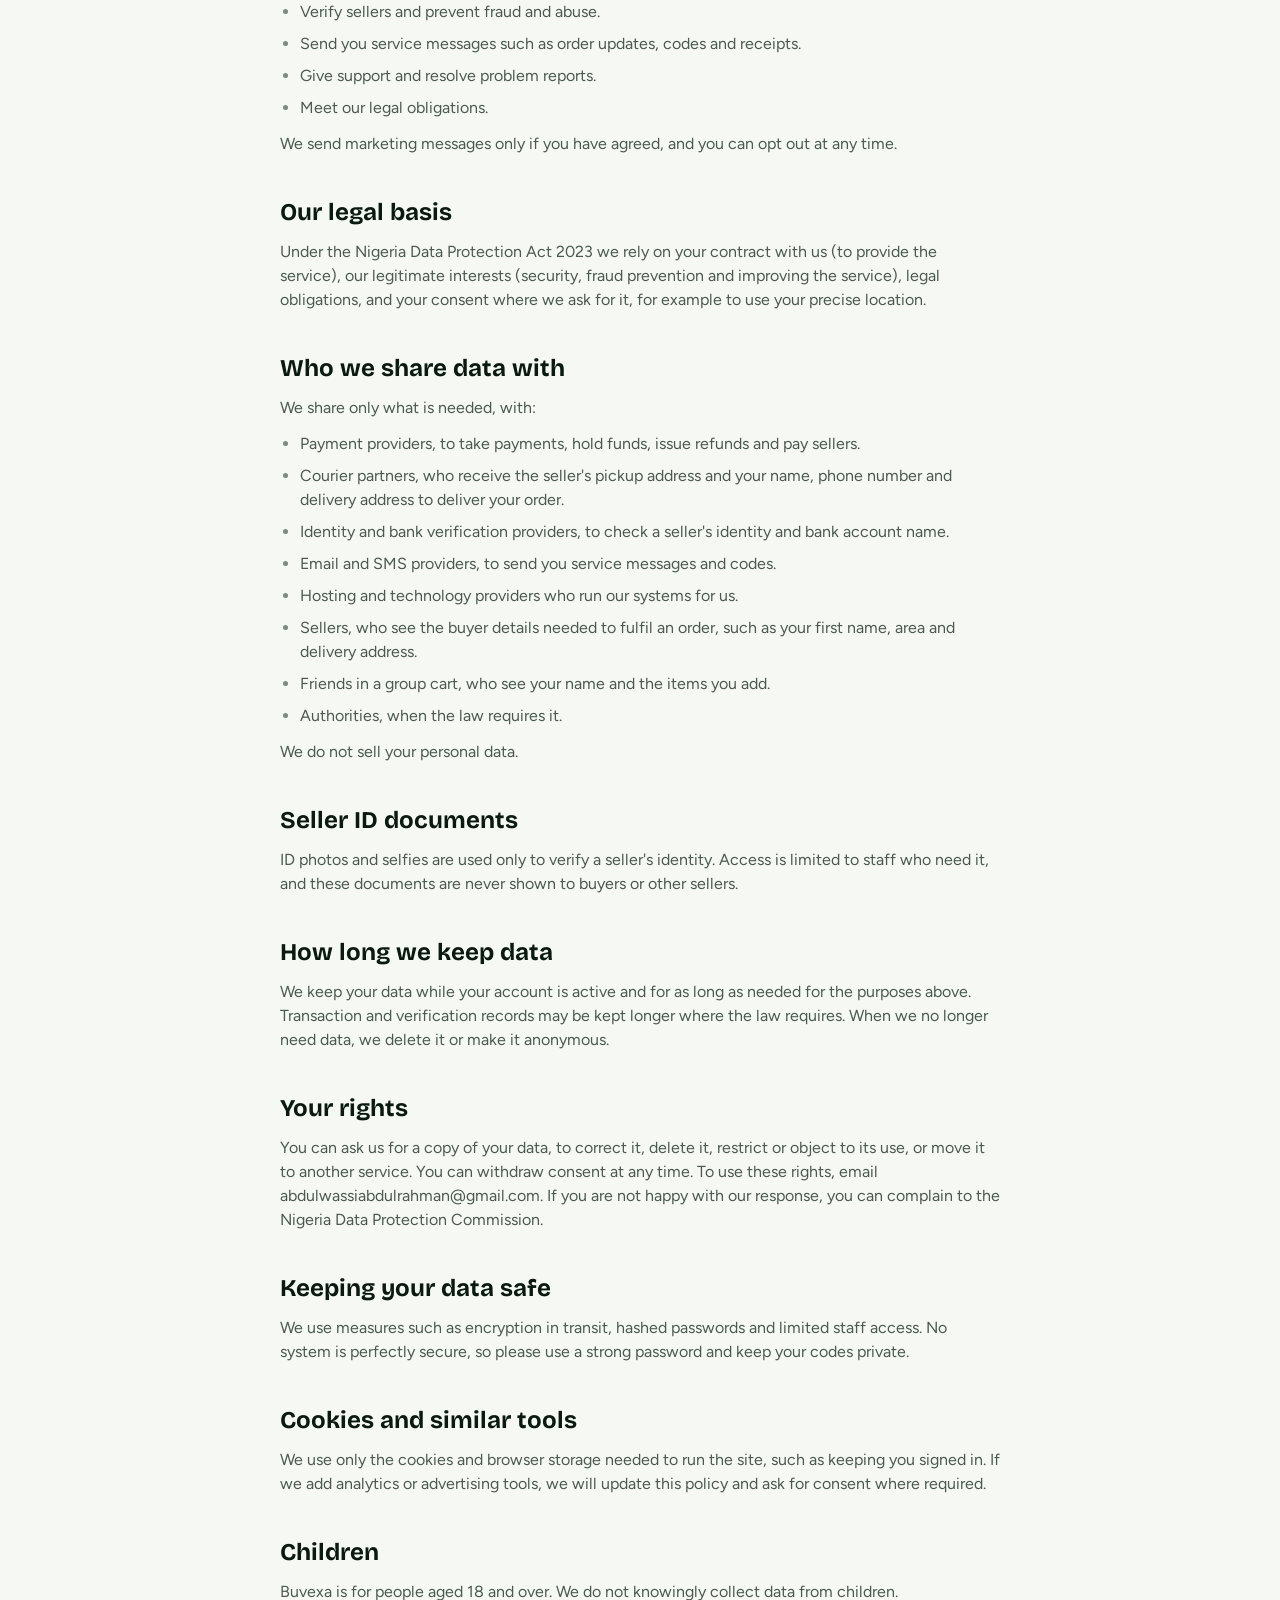
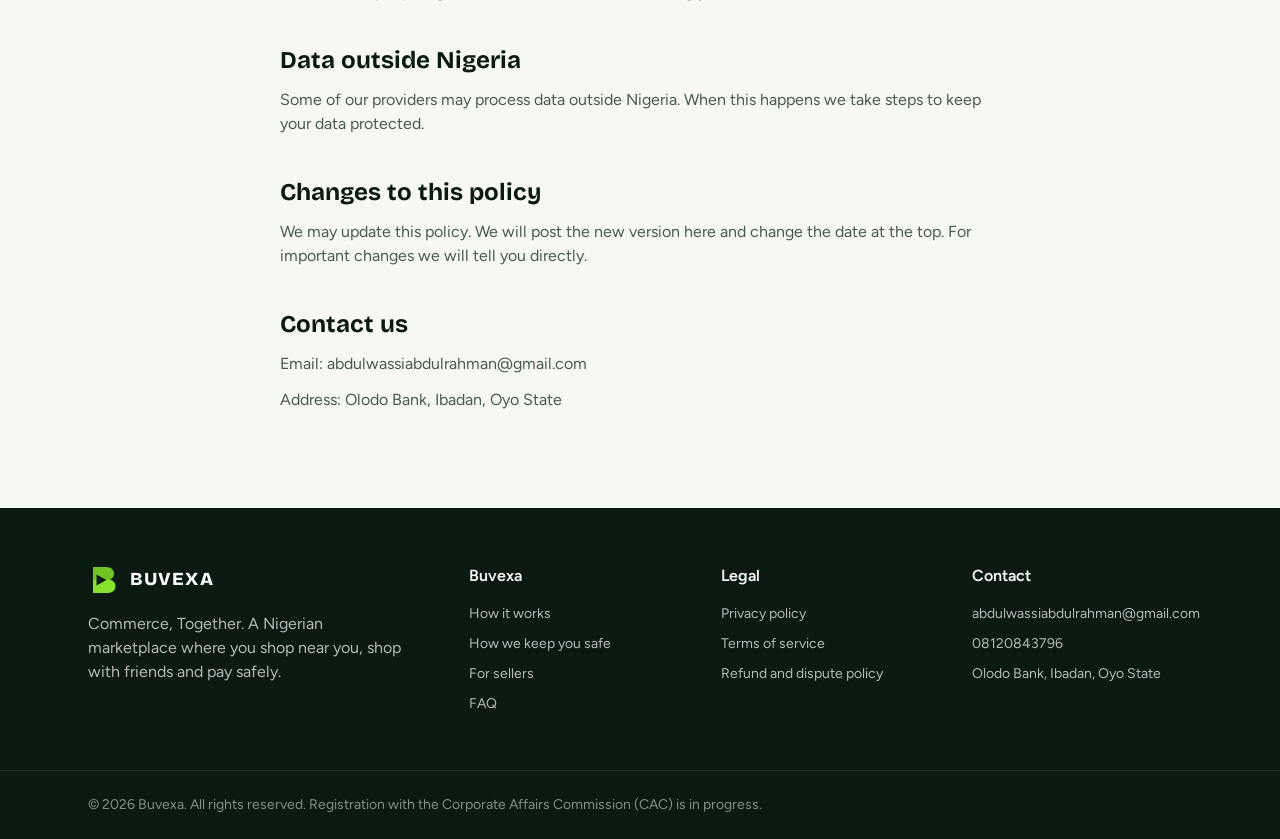
==== commit 954cee44: "Refine mobile waitlist card padding, compact input sizing, and fix support email spelling" ====
--- a/privacy.html
+++ b/privacy.html
@@ -24,19 +24,19 @@
     <a href="index.html" aria-label="Buvexa home"><span class="flex items-center gap-2.5"><svg class="h-8 w-8" aria-hidden="true"><use href="#logo-mark"/></svg><span class="font-display text-[1.15rem] font-extrabold tracking-[0.06em] text-ink">BUVEXA</span></span></a>
     <nav class="ml-6 hidden items-center gap-6 text-[15px] text-ink-2 lg:flex" aria-label="Main"><a href="index.html#how" class="hover:text-ink">How it works</a><a href="index.html#features" class="hover:text-ink">Features</a><a href="index.html#safety" class="hover:text-ink">Safety</a><a href="index.html#sellers" class="hover:text-ink">For sellers</a><a href="index.html#faq" class="hover:text-ink">FAQ</a></nav>
     <div class="ml-auto flex items-center gap-2">
-      <a href="mailto:abdulwassiabulrahman@gmail.com?subject=Buvexa%20waitlist&body=Hello%20Buvexa%2C%20please%20add%20me%20to%20the%20waitlist.%0AName%3A%20%0APhone%3A%20" class="hidden rounded-full bg-ink px-5 py-2.5 text-sm font-semibold text-lime hover:bg-black sm:inline-flex">Join the waitlist</a>
+      <a href="index.html#waitlist" class="hidden rounded-full bg-ink px-5 py-2.5 text-sm font-semibold text-lime hover:bg-black sm:inline-flex">Join the waitlist</a>
       <button id="menuBtn" type="button" class="grid h-11 w-11 place-items-center rounded-full hover:bg-white lg:hidden" aria-label="Open menu" aria-expanded="false" aria-controls="mobileNav"><svg class="h-6 w-6" fill="none" stroke="currentColor" stroke-width="1.75" stroke-linecap="round" stroke-linejoin="round" aria-hidden="true"><use href="#i-menu"/></svg></button>
     </div>
   </div>
   <nav id="mobileNav" class="hidden border-t border-mist bg-paper px-4 py-3 text-[15px] lg:hidden" aria-label="Mobile"><a href="index.html#how" class="block rounded-xl px-3 py-3 hover:bg-white">How it works</a><a href="index.html#features" class="block rounded-xl px-3 py-3 hover:bg-white">Features</a><a href="index.html#safety" class="block rounded-xl px-3 py-3 hover:bg-white">Safety</a><a href="index.html#sellers" class="block rounded-xl px-3 py-3 hover:bg-white">For sellers</a><a href="index.html#faq" class="block rounded-xl px-3 py-3 hover:bg-white">FAQ</a>
-    <a href="mailto:abdulwassiabulrahman@gmail.com?subject=Buvexa%20waitlist&body=Hello%20Buvexa%2C%20please%20add%20me%20to%20the%20waitlist.%0AName%3A%20%0APhone%3A%20" class="mt-2 flex h-12 items-center justify-center rounded-full bg-ink font-semibold text-lime">Join the waitlist</a></nav>
-</header><main><article class="mx-auto max-w-3xl px-4 pt-10 sm:px-6 sm:pt-14"><a href="index.html" class="text-sm font-semibold text-lime-deep hover:underline">Back to Buvexa</a><h1 class="mt-4 font-display text-4xl font-extrabold tracking-tight sm:text-5xl">Privacy policy</h1><p class="mt-2 text-sm text-ink-2">Last updated: October 2026</p><p class="mt-6 text-lg text-ink-2">This policy explains what personal data Buvexa collects, why we collect it, who we share it with, and the choices you have. We try to keep it plain and short.</p><nav class="mt-8 rounded-2xl border border-mist bg-white p-5" aria-label="On this page"><p class="font-semibold">On this page</p><ol class="mt-3 list-decimal space-y-1.5 pl-5 text-[15px]"><li><a href="#who" class="text-lime-deep hover:underline">Who we are</a></li><li><a href="#collect" class="text-lime-deep hover:underline">What we collect</a></li><li><a href="#use" class="text-lime-deep hover:underline">How we use your data</a></li><li><a href="#basis" class="text-lime-deep hover:underline">Our legal basis</a></li><li><a href="#share" class="text-lime-deep hover:underline">Who we share data with</a></li><li><a href="#id" class="text-lime-deep hover:underline">Seller ID documents</a></li><li><a href="#keep" class="text-lime-deep hover:underline">How long we keep data</a></li><li><a href="#rights" class="text-lime-deep hover:underline">Your rights</a></li><li><a href="#security" class="text-lime-deep hover:underline">Keeping your data safe</a></li><li><a href="#cookies" class="text-lime-deep hover:underline">Cookies and similar tools</a></li><li><a href="#children" class="text-lime-deep hover:underline">Children</a></li><li><a href="#transfer" class="text-lime-deep hover:underline">Data outside Nigeria</a></li><li><a href="#changes" class="text-lime-deep hover:underline">Changes to this policy</a></li><li><a href="#contact" class="text-lime-deep hover:underline">Contact us</a></li></ol></nav><section id="who" class="mt-10 scroll-mt-24"><h2 class="font-display text-2xl font-bold">Who we are</h2><p class="mt-3 text-ink-2">Buvexa ("Buvexa", "we", "us") runs an online marketplace in Nigeria that connects buyers and sellers. For questions about your data, contact us at abdulwassiabulrahman@gmail.com.</p></section><section id="collect" class="mt-10 scroll-mt-24"><h2 class="font-display text-2xl font-bold">What we collect</h2><p class="mt-3 text-ink-2">Depending on how you use Buvexa, we collect:</p><ul class="mt-3 list-disc space-y-2 pl-5 text-ink-2 marker:text-ink-3"><li>Account details: your name, phone number, email address and a hashed password.</li><li>Order details: the items you order, your delivery address, delivery status and payment status. We do not store your full card number. Card and bank details are handled by our payment providers.</li><li>Location: your area, or your precise location if you allow it, so we can show sellers near you first.</li><li>Seller verification details: a photo of your ID, a selfie, your bank name, account number and account name, and your shop details.</li><li>Messages: chats between buyers and sellers and inside group carts, and messages to our support team.</li><li>Device and usage data: your IP address, device type and browser, and logs of how you use the service, to keep it secure and working.</li></ul></section><section id="use" class="mt-10 scroll-mt-24"><h2 class="font-display text-2xl font-bold">How we use your data</h2><p class="mt-3 text-ink-2">We use your data to:</p><ul class="mt-3 list-disc space-y-2 pl-5 text-ink-2 marker:text-ink-3"><li>Create and run your account.</li><li>Show you sellers and products near you.</li><li>Process orders, hold and release payments, and pay sellers.</li><li>Arrange delivery with courier partners.</li><li>Verify sellers and prevent fraud and abuse.</li><li>Send you service messages such as order updates, codes and receipts.</li><li>Give support and resolve problem reports.</li><li>Meet our legal obligations.</li></ul><p class="mt-3 text-ink-2">We send marketing messages only if you have agreed, and you can opt out at any time.</p></section><section id="basis" class="mt-10 scroll-mt-24"><h2 class="font-display text-2xl font-bold">Our legal basis</h2><p class="mt-3 text-ink-2">Under the Nigeria Data Protection Act 2023 we rely on your contract with us (to provide the service), our legitimate interests (security, fraud prevention and improving the service), legal obligations, and your consent where we ask for it, for example to use your precise location.</p></section><section id="share" class="mt-10 scroll-mt-24"><h2 class="font-display text-2xl font-bold">Who we share data with</h2><p class="mt-3 text-ink-2">We share only what is needed, with:</p><ul class="mt-3 list-disc space-y-2 pl-5 text-ink-2 marker:text-ink-3"><li>Payment providers, to take payments, hold funds, issue refunds and pay sellers.</li><li>Courier partners, who receive the seller's pickup address and your name, phone number and delivery address to deliver your order.</li><li>Identity and bank verification providers, to check a seller's identity and bank account name.</li><li>Email and SMS providers, to send you service messages and codes.</li><li>Hosting and technology providers who run our systems for us.</li><li>Sellers, who see the buyer details needed to fulfil an order, such as your first name, area and delivery address.</li><li>Friends in a group cart, who see your name and the items you add.</li><li>Authorities, when the law requires it.</li></ul><p class="mt-3 text-ink-2">We do not sell your personal data.</p></section><section id="id" class="mt-10 scroll-mt-24"><h2 class="font-display text-2xl font-bold">Seller ID documents</h2><p class="mt-3 text-ink-2">ID photos and selfies are used only to verify a seller's identity. Access is limited to staff who need it, and these documents are never shown to buyers or other sellers.</p></section><section id="keep" class="mt-10 scroll-mt-24"><h2 class="font-display text-2xl font-bold">How long we keep data</h2><p class="mt-3 text-ink-2">We keep your data while your account is active and for as long as needed for the purposes above. Transaction and verification records may be kept longer where the law requires. When we no longer need data, we delete it or make it anonymous.</p></section><section id="rights" class="mt-10 scroll-mt-24"><h2 class="font-display text-2xl font-bold">Your rights</h2><p class="mt-3 text-ink-2">You can ask us for a copy of your data, to correct it, delete it, restrict or object to its use, or move it to another service. You can withdraw consent at any time. To use these rights, email abdulwassiabulrahman@gmail.com. If you are not happy with our response, you can complain to the Nigeria Data Protection Commission.</p></section><section id="security" class="mt-10 scroll-mt-24"><h2 class="font-display text-2xl font-bold">Keeping your data safe</h2><p class="mt-3 text-ink-2">We use measures such as encryption in transit, hashed passwords and limited staff access. No system is perfectly secure, so please use a strong password and keep your codes private.</p></section><section id="cookies" class="mt-10 scroll-mt-24"><h2 class="font-display text-2xl font-bold">Cookies and similar tools</h2><p class="mt-3 text-ink-2">We use only the cookies and browser storage needed to run the site, such as keeping you signed in. If we add analytics or advertising tools, we will update this policy and ask for consent where required.</p></section><section id="children" class="mt-10 scroll-mt-24"><h2 class="font-display text-2xl font-bold">Children</h2><p class="mt-3 text-ink-2">Buvexa is for people aged 18 and over. We do not knowingly collect data from children.</p></section><section id="transfer" class="mt-10 scroll-mt-24"><h2 class="font-display text-2xl font-bold">Data outside Nigeria</h2><p class="mt-3 text-ink-2">Some of our providers may process data outside Nigeria. When this happens we take steps to keep your data protected.</p></section><section id="changes" class="mt-10 scroll-mt-24"><h2 class="font-display text-2xl font-bold">Changes to this policy</h2><p class="mt-3 text-ink-2">We may update this policy. We will post the new version here and change the date at the top. For important changes we will tell you directly.</p></section><section id="contact" class="mt-10 scroll-mt-24"><h2 class="font-display text-2xl font-bold">Contact us</h2><p class="mt-3 text-ink-2">Email: abdulwassiabulrahman@gmail.com</p><p class="mt-3 text-ink-2">Address: Olodo Bank, Ibadan, Oyo State</p></section></article></main><footer class="mt-24 bg-ink text-white">
+    <a href="index.html#waitlist" class="mt-2 flex h-12 items-center justify-center rounded-full bg-ink font-semibold text-lime">Join the waitlist</a></nav>
+</header><main><article class="mx-auto max-w-3xl px-4 pt-10 sm:px-6 sm:pt-14"><a href="index.html" class="text-sm font-semibold text-lime-deep hover:underline">Back to Buvexa</a><h1 class="mt-4 font-display text-4xl font-extrabold tracking-tight sm:text-5xl">Privacy policy</h1><p class="mt-2 text-sm text-ink-2">Last updated: October 2026</p><p class="mt-6 text-lg text-ink-2">This policy explains what personal data Buvexa collects, why we collect it, who we share it with, and the choices you have. We try to keep it plain and short.</p><nav class="mt-8 rounded-2xl border border-mist bg-white p-5" aria-label="On this page"><p class="font-semibold">On this page</p><ol class="mt-3 list-decimal space-y-1.5 pl-5 text-[15px]"><li><a href="#who" class="text-lime-deep hover:underline">Who we are</a></li><li><a href="#collect" class="text-lime-deep hover:underline">What we collect</a></li><li><a href="#use" class="text-lime-deep hover:underline">How we use your data</a></li><li><a href="#basis" class="text-lime-deep hover:underline">Our legal basis</a></li><li><a href="#share" class="text-lime-deep hover:underline">Who we share data with</a></li><li><a href="#id" class="text-lime-deep hover:underline">Seller ID documents</a></li><li><a href="#keep" class="text-lime-deep hover:underline">How long we keep data</a></li><li><a href="#rights" class="text-lime-deep hover:underline">Your rights</a></li><li><a href="#security" class="text-lime-deep hover:underline">Keeping your data safe</a></li><li><a href="#cookies" class="text-lime-deep hover:underline">Cookies and similar tools</a></li><li><a href="#children" class="text-lime-deep hover:underline">Children</a></li><li><a href="#transfer" class="text-lime-deep hover:underline">Data outside Nigeria</a></li><li><a href="#changes" class="text-lime-deep hover:underline">Changes to this policy</a></li><li><a href="#contact" class="text-lime-deep hover:underline">Contact us</a></li></ol></nav><section id="who" class="mt-10 scroll-mt-24"><h2 class="font-display text-2xl font-bold">Who we are</h2><p class="mt-3 text-ink-2">Buvexa ("Buvexa", "we", "us") runs an online marketplace in Nigeria that connects buyers and sellers. For questions about your data, contact us at abdulwassiabdulrahman@gmail.com.</p></section><section id="collect" class="mt-10 scroll-mt-24"><h2 class="font-display text-2xl font-bold">What we collect</h2><p class="mt-3 text-ink-2">Depending on how you use Buvexa, we collect:</p><ul class="mt-3 list-disc space-y-2 pl-5 text-ink-2 marker:text-ink-3"><li>Account details: your name, phone number, email address and a hashed password.</li><li>Order details: the items you order, your delivery address, delivery status and payment status. We do not store your full card number. Card and bank details are handled by our payment providers.</li><li>Location: your area, or your precise location if you allow it, so we can show sellers near you first.</li><li>Seller verification details: a photo of your ID, a selfie, your bank name, account number and account name, and your shop details.</li><li>Messages: chats between buyers and sellers and inside group carts, and messages to our support team.</li><li>Device and usage data: your IP address, device type and browser, and logs of how you use the service, to keep it secure and working.</li></ul></section><section id="use" class="mt-10 scroll-mt-24"><h2 class="font-display text-2xl font-bold">How we use your data</h2><p class="mt-3 text-ink-2">We use your data to:</p><ul class="mt-3 list-disc space-y-2 pl-5 text-ink-2 marker:text-ink-3"><li>Create and run your account.</li><li>Show you sellers and products near you.</li><li>Process orders, hold and release payments, and pay sellers.</li><li>Arrange delivery with courier partners.</li><li>Verify sellers and prevent fraud and abuse.</li><li>Send you service messages such as order updates, codes and receipts.</li><li>Give support and resolve problem reports.</li><li>Meet our legal obligations.</li></ul><p class="mt-3 text-ink-2">We send marketing messages only if you have agreed, and you can opt out at any time.</p></section><section id="basis" class="mt-10 scroll-mt-24"><h2 class="font-display text-2xl font-bold">Our legal basis</h2><p class="mt-3 text-ink-2">Under the Nigeria Data Protection Act 2023 we rely on your contract with us (to provide the service), our legitimate interests (security, fraud prevention and improving the service), legal obligations, and your consent where we ask for it, for example to use your precise location.</p></section><section id="share" class="mt-10 scroll-mt-24"><h2 class="font-display text-2xl font-bold">Who we share data with</h2><p class="mt-3 text-ink-2">We share only what is needed, with:</p><ul class="mt-3 list-disc space-y-2 pl-5 text-ink-2 marker:text-ink-3"><li>Payment providers, to take payments, hold funds, issue refunds and pay sellers.</li><li>Courier partners, who receive the seller's pickup address and your name, phone number and delivery address to deliver your order.</li><li>Identity and bank verification providers, to check a seller's identity and bank account name.</li><li>Email and SMS providers, to send you service messages and codes.</li><li>Hosting and technology providers who run our systems for us.</li><li>Sellers, who see the buyer details needed to fulfil an order, such as your first name, area and delivery address.</li><li>Friends in a group cart, who see your name and the items you add.</li><li>Authorities, when the law requires it.</li></ul><p class="mt-3 text-ink-2">We do not sell your personal data.</p></section><section id="id" class="mt-10 scroll-mt-24"><h2 class="font-display text-2xl font-bold">Seller ID documents</h2><p class="mt-3 text-ink-2">ID photos and selfies are used only to verify a seller's identity. Access is limited to staff who need it, and these documents are never shown to buyers or other sellers.</p></section><section id="keep" class="mt-10 scroll-mt-24"><h2 class="font-display text-2xl font-bold">How long we keep data</h2><p class="mt-3 text-ink-2">We keep your data while your account is active and for as long as needed for the purposes above. Transaction and verification records may be kept longer where the law requires. When we no longer need data, we delete it or make it anonymous.</p></section><section id="rights" class="mt-10 scroll-mt-24"><h2 class="font-display text-2xl font-bold">Your rights</h2><p class="mt-3 text-ink-2">You can ask us for a copy of your data, to correct it, delete it, restrict or object to its use, or move it to another service. You can withdraw consent at any time. To use these rights, email abdulwassiabdulrahman@gmail.com. If you are not happy with our response, you can complain to the Nigeria Data Protection Commission.</p></section><section id="security" class="mt-10 scroll-mt-24"><h2 class="font-display text-2xl font-bold">Keeping your data safe</h2><p class="mt-3 text-ink-2">We use measures such as encryption in transit, hashed passwords and limited staff access. No system is perfectly secure, so please use a strong password and keep your codes private.</p></section><section id="cookies" class="mt-10 scroll-mt-24"><h2 class="font-display text-2xl font-bold">Cookies and similar tools</h2><p class="mt-3 text-ink-2">We use only the cookies and browser storage needed to run the site, such as keeping you signed in. If we add analytics or advertising tools, we will update this policy and ask for consent where required.</p></section><section id="children" class="mt-10 scroll-mt-24"><h2 class="font-display text-2xl font-bold">Children</h2><p class="mt-3 text-ink-2">Buvexa is for people aged 18 and over. We do not knowingly collect data from children.</p></section><section id="transfer" class="mt-10 scroll-mt-24"><h2 class="font-display text-2xl font-bold">Data outside Nigeria</h2><p class="mt-3 text-ink-2">Some of our providers may process data outside Nigeria. When this happens we take steps to keep your data protected.</p></section><section id="changes" class="mt-10 scroll-mt-24"><h2 class="font-display text-2xl font-bold">Changes to this policy</h2><p class="mt-3 text-ink-2">We may update this policy. We will post the new version here and change the date at the top. For important changes we will tell you directly.</p></section><section id="contact" class="mt-10 scroll-mt-24"><h2 class="font-display text-2xl font-bold">Contact us</h2><p class="mt-3 text-ink-2">Email: abdulwassiabdulrahman@gmail.com</p><p class="mt-3 text-ink-2">Address: Olodo Bank, Ibadan, Oyo State</p></section></article></main><footer class="mt-24 bg-ink text-white">
   <div class="mx-auto grid max-w-6xl gap-10 px-4 py-14 sm:px-6 md:grid-cols-12">
     <div class="md:col-span-4"><span class="flex items-center gap-2.5"><svg class="h-8 w-8" aria-hidden="true"><use href="#logo-mark"/></svg><span class="font-display text-[1.15rem] font-extrabold tracking-[0.06em] text-white">BUVEXA</span></span><p class="mt-4 max-w-xs text-white/70">Commerce, Together. A Nigerian marketplace where you shop near you, shop with friends and pay safely.</p></div>
     <div class="grid grid-cols-2 gap-8 sm:grid-cols-3 md:col-span-8">
       <div><h2 class="font-semibold">Buvexa</h2><ul class="mt-4 space-y-2.5 text-sm text-white/70"><li><a class="hover:text-white" href="index.html#how">How it works</a></li><li><a class="hover:text-white" href="index.html#safety">How we keep you safe</a></li><li><a class="hover:text-white" href="index.html#sellers">For sellers</a></li><li><a class="hover:text-white" href="index.html#faq">FAQ</a></li></ul></div>
       <div><h2 class="font-semibold">Legal</h2><ul class="mt-4 space-y-2.5 text-sm text-white/70"><li><a class="hover:text-white" href="privacy.html">Privacy policy</a></li><li><a class="hover:text-white" href="terms.html">Terms of service</a></li><li><a class="hover:text-white" href="refunds.html">Refund and dispute policy</a></li></ul></div>
-      <div class="col-span-2 sm:col-span-1"><h2 class="font-semibold">Contact</h2><ul class="mt-4 space-y-2.5 text-sm text-white/70"><li><a class="hover:text-white" href="mailto:abdulwassiabulrahman@gmail.com">abdulwassiabulrahman@gmail.com</a></li><li>08120843796</li><li>Olodo Bank, Ibadan, Oyo State</li></ul></div>
+      <div class="col-span-2 sm:col-span-1"><h2 class="font-semibold">Contact</h2><ul class="mt-4 space-y-2.5 text-sm text-white/70"><li><a class="hover:text-white" href="mailto:abdulwassiabdulrahman@gmail.com">abdulwassiabdulrahman@gmail.com</a></li><li>08120843796</li><li>Olodo Bank, Ibadan, Oyo State</li></ul></div>
     </div>
   </div>
   <div class="border-t border-white/10"><p class="mx-auto max-w-6xl px-4 py-6 text-sm text-white/50 sm:px-6">© 2026 Buvexa. All rights reserved. Registration with the Corporate Affairs Commission (CAC) is in progress.</p></div>
--- a/assets/style.css
+++ b/assets/style.css
@@ -1,2 +1,92 @@
 @font-face{font-family:Figtree;font-weight:400;font-style:normal;font-display:swap;src:url(fonts/figtree-latin-400-normal.woff2) format("woff2")}@font-face{font-family:Figtree;font-weight:500;font-style:normal;font-display:swap;src:url(fonts/figtree-latin-500-normal.woff2) format("woff2")}@font-face{font-family:Figtree;font-weight:600;font-style:normal;font-display:swap;src:url(fonts/figtree-latin-600-normal.woff2) format("woff2")}@font-face{font-family:Figtree;font-weight:700;font-style:normal;font-display:swap;src:url(fonts/figtree-latin-700-normal.woff2) format("woff2")}@font-face{font-family:Bricolage Grotesque;font-weight:600;font-style:normal;font-display:swap;src:url(fonts/bricolage-grotesque-latin-600-normal.woff2) format("woff2")}@font-face{font-family:Bricolage Grotesque;font-weight:700;font-style:normal;font-display:swap;src:url(fonts/bricolage-grotesque-latin-700-normal.woff2) format("woff2")}@font-face{font-family:Bricolage Grotesque;font-weight:800;font-style:normal;font-display:swap;src:url(fonts/bricolage-grotesque-latin-800-normal.woff2) format("woff2")}*,:after,:before{--tw-border-spacing-x:0;--tw-border-spacing-y:0;--tw-translate-x:0;--tw-translate-y:0;--tw-rotate:0;--tw-skew-x:0;--tw-skew-y:0;--tw-scale-x:1;--tw-scale-y:1;--tw-pan-x: ;--tw-pan-y: ;--tw-pinch-zoom: ;--tw-scroll-snap-strictness:proximity;--tw-gradient-from-position: ;--tw-gradient-via-position: ;--tw-gradient-to-position: ;--tw-ordinal: ;--tw-slashed-zero: ;--tw-numeric-figure: ;--tw-numeric-spacing: ;--tw-numeric-fraction: ;--tw-ring-inset: ;--tw-ring-offset-width:0px;--tw-ring-offset-color:#fff;--tw-ring-color:rgba(59,130,246,.5);--tw-ring-offset-shadow:0 0 #0000;--tw-ring-shadow:0 0 #0000;--tw-shadow:0 0 #0000;--tw-shadow-colored:0 0 #0000;--tw-blur: ;--tw-brightness: ;--tw-contrast: ;--tw-grayscale: ;--tw-hue-rotate: ;--tw-invert: ;--tw-saturate: ;--tw-sepia: ;--tw-drop-shadow: ;--tw-backdrop-blur: ;--tw-backdrop-brightness: ;--tw-backdrop-contrast: ;--tw-backdrop-grayscale: ;--tw-backdrop-hue-rotate: ;--tw-backdrop-invert: ;--tw-backdrop-opacity: ;--tw-backdrop-saturate: ;--tw-backdrop-sepia: ;--tw-contain-size: ;--tw-contain-layout: ;--tw-contain-paint: ;--tw-contain-style: }::backdrop{--tw-border-spacing-x:0;--tw-border-spacing-y:0;--tw-translate-x:0;--tw-translate-y:0;--tw-rotate:0;--tw-skew-x:0;--tw-skew-y:0;--tw-scale-x:1;--tw-scale-y:1;--tw-pan-x: ;--tw-pan-y: ;--tw-pinch-zoom: ;--tw-scroll-snap-strictness:proximity;--tw-gradient-from-position: ;--tw-gradient-via-position: ;--tw-gradient-to-position: ;--tw-ordinal: ;--tw-slashed-zero: ;--tw-numeric-figure: ;--tw-numeric-spacing: ;--tw-numeric-fraction: ;--tw-ring-inset: ;--tw-ring-offset-width:0px;--tw-ring-offset-color:#fff;--tw-ring-color:rgba(59,130,246,.5);--tw-ring-offset-shadow:0 0 #0000;--tw-ring-shadow:0 0 #0000;--tw-shadow:0 0 #0000;--tw-shadow-colored:0 0 #0000;--tw-blur: ;--tw-brightness: ;--tw-contrast: ;--tw-grayscale: ;--tw-hue-rotate: ;--tw-invert: ;--tw-saturate: ;--tw-sepia: ;--tw-drop-shadow: ;--tw-backdrop-blur: ;--tw-backdrop-brightness: ;--tw-backdrop-contrast: ;--tw-backdrop-grayscale: ;--tw-backdrop-hue-rotate: ;--tw-backdrop-invert: ;--tw-backdrop-opacity: ;--tw-backdrop-saturate: ;--tw-backdrop-sepia: ;--tw-contain-size: ;--tw-contain-layout: ;--tw-contain-paint: ;--tw-contain-style: }
-/*! tailwindcss v3.4.17 | MIT License | https://tailwindcss.com*/*,:after,:before{box-sizing:border-box;border:0 solid #e5e7eb}:after,:before{--tw-content:""}:host,html{line-height:1.5;-webkit-text-size-adjust:100%;-moz-tab-size:4;-o-tab-size:4;tab-size:4;font-family:Figtree,ui-sans-serif,system-ui,sans-serif;font-feature-settings:normal;font-variation-settings:normal;-webkit-tap-highlight-color:transparent}body{margin:0;line-height:inherit}hr{height:0;color:inherit;border-top-width:1px}abbr:where([title]){-webkit-text-decoration:underline dotted;text-decoration:underline dotted}h1,h2,h3,h4,h5,h6{font-size:inherit;font-weight:inherit}a{color:inherit;text-decoration:inherit}b,strong{font-weight:bolder}code,kbd,pre,samp{font-family:ui-monospace,SFMono-Regular,Menlo,Monaco,Consolas,Liberation Mono,Courier New,monospace;font-feature-settings:normal;font-variation-settings:normal;font-size:1em}small{font-size:80%}sub,sup{font-size:75%;line-height:0;position:relative;vertical-align:baseline}sub{bottom:-.25em}sup{top:-.5em}table{text-indent:0;border-color:inherit;border-collapse:collapse}button,input,optgroup,select,textarea{font-family:inherit;font-feature-settings:inherit;font-variation-settings:inherit;font-size:100%;font-weight:inherit;line-height:inherit;letter-spacing:inherit;color:inherit;margin:0;padding:0}button,select{text-transform:none}button,input:where([type=button]),input:where([type=reset]),input:where([type=submit]){-webkit-appearance:button;background-color:transparent;background-image:none}:-moz-focusring{outline:auto}:-moz-ui-invalid{box-shadow:none}progress{vertical-align:baseline}::-webkit-inner-spin-button,::-webkit-outer-spin-button{height:auto}[type=search]{-webkit-appearance:textfield;outline-offset:-2px}::-webkit-search-decoration{-webkit-appearance:none}::-webkit-file-upload-button{-webkit-appearance:button;font:inherit}summary{display:list-item}blockquote,dd,dl,figure,h1,h2,h3,h4,h5,h6,hr,p,pre{margin:0}fieldset{margin:0}fieldset,legend{padding:0}menu,ol,ul{list-style:none;margin:0;padding:0}dialog{padding:0}textarea{resize:vertical}input::-moz-placeholder,textarea::-moz-placeholder{opacity:1;color:#9ca3af}input::placeholder,textarea::placeholder{opacity:1;color:#9ca3af}[role=button],button{cursor:pointer}:disabled{cursor:default}audio,canvas,embed,iframe,img,object,svg,video{display:block;vertical-align:middle}img,video{max-width:100%;height:auto}[hidden]:where(:not([hidden=until-found])){display:none}.absolute{position:absolute}.relative{position:relative}.sticky{position:sticky}.bottom-2{bottom:.5rem}.left-2{left:.5rem}.top-0{top:0}.z-40{z-index:40}.col-span-2{grid-column:span 2/span 2}.mx-auto{margin-left:auto;margin-right:auto}.ml-6{margin-left:1.5rem}.ml-auto{margin-left:auto}.mt-0\.5{margin-top:.125rem}.mt-1{margin-top:.25rem}.mt-10{margin-top:2.5rem}.mt-12{margin-top:3rem}.mt-2{margin-top:.5rem}.mt-20{margin-top:5rem}.mt-24{margin-top:6rem}.mt-3{margin-top:.75rem}.mt-4{margin-top:1rem}.mt-5{margin-top:1.25rem}.mt-6{margin-top:1.5rem}.mt-7{margin-top:1.75rem}.mt-8{margin-top:2rem}.block{display:block}.flex{display:flex}.inline-flex{display:inline-flex}.grid{display:grid}.hidden{display:none}.aspect-\[4\/5\]{aspect-ratio:4/5}.h-11{height:2.75rem}.h-12{height:3rem}.h-16{height:4rem}.h-3{height:.75rem}.h-3\.5{height:.875rem}.h-4{height:1rem}.h-5{height:1.25rem}.h-6{height:1.5rem}.h-8{height:2rem}.h-9{height:2.25rem}.w-11{width:2.75rem}.w-12{width:3rem}.w-3{width:.75rem}.w-3\.5{width:.875rem}.w-4{width:1rem}.w-5{width:1.25rem}.w-6{width:1.5rem}.w-8{width:2rem}.w-9{width:2.25rem}.w-full{width:100%}.max-w-2xl{max-width:42rem}.max-w-3xl{max-width:48rem}.max-w-6xl{max-width:72rem}.max-w-\[28rem\],.max-w-md{max-width:28rem}.max-w-xl{max-width:36rem}.max-w-xs{max-width:20rem}.flex-1{flex:1 1 0%}.shrink-0{flex-shrink:0}.cursor-pointer{cursor:pointer}.scroll-mt-24{scroll-margin-top:6rem}.list-decimal{list-style-type:decimal}.list-disc{list-style-type:disc}.list-none{list-style-type:none}.grid-cols-2{grid-template-columns:repeat(2,minmax(0,1fr))}.grid-cols-3{grid-template-columns:repeat(3,minmax(0,1fr))}.flex-wrap{flex-wrap:wrap}.place-items-center{place-items:center}.items-start{align-items:flex-start}.items-center{align-items:center}.justify-center{justify-content:center}.justify-between{justify-content:space-between}.gap-1{gap:.25rem}.gap-10{gap:2.5rem}.gap-2{gap:.5rem}.gap-2\.5{gap:.625rem}.gap-3{gap:.75rem}.gap-4{gap:1rem}.gap-6{gap:1.5rem}.gap-8{gap:2rem}.gap-x-10{-moz-column-gap:2.5rem;column-gap:2.5rem}.gap-y-4{row-gap:1rem}.-space-x-2>:not([hidden])~:not([hidden]){--tw-space-x-reverse:0;margin-right:calc(-.5rem*var(--tw-space-x-reverse));margin-left:calc(-.5rem*(1 - var(--tw-space-x-reverse)))}.space-y-1\.5>:not([hidden])~:not([hidden]){--tw-space-y-reverse:0;margin-top:calc(.375rem*(1 - var(--tw-space-y-reverse)));margin-bottom:calc(.375rem*var(--tw-space-y-reverse))}.space-y-2>:not([hidden])~:not([hidden]){--tw-space-y-reverse:0;margin-top:calc(.5rem*(1 - var(--tw-space-y-reverse)));margin-bottom:calc(.5rem*var(--tw-space-y-reverse))}.space-y-2\.5>:not([hidden])~:not([hidden]){--tw-space-y-reverse:0;margin-top:calc(.625rem*(1 - var(--tw-space-y-reverse)));margin-bottom:calc(.625rem*var(--tw-space-y-reverse))}.space-y-20>:not([hidden])~:not([hidden]){--tw-space-y-reverse:0;margin-top:calc(5rem*(1 - var(--tw-space-y-reverse)));margin-bottom:calc(5rem*var(--tw-space-y-reverse))}.space-y-3>:not([hidden])~:not([hidden]){--tw-space-y-reverse:0;margin-top:calc(.75rem*(1 - var(--tw-space-y-reverse)));margin-bottom:calc(.75rem*var(--tw-space-y-reverse))}.space-y-4>:not([hidden])~:not([hidden]){--tw-space-y-reverse:0;margin-top:calc(1rem*(1 - var(--tw-space-y-reverse)));margin-bottom:calc(1rem*var(--tw-space-y-reverse))}.space-y-5>:not([hidden])~:not([hidden]){--tw-space-y-reverse:0;margin-top:calc(1.25rem*(1 - var(--tw-space-y-reverse)));margin-bottom:calc(1.25rem*var(--tw-space-y-reverse))}.space-y-6>:not([hidden])~:not([hidden]){--tw-space-y-reverse:0;margin-top:calc(1.5rem*(1 - var(--tw-space-y-reverse)));margin-bottom:calc(1.5rem*var(--tw-space-y-reverse))}.divide-y>:not([hidden])~:not([hidden]){--tw-divide-y-reverse:0;border-top-width:calc(1px*(1 - var(--tw-divide-y-reverse)));border-bottom-width:calc(1px*var(--tw-divide-y-reverse))}.divide-ink\/10>:not([hidden])~:not([hidden]){border-color:rgba(10,26,16,.1)}.divide-mist>:not([hidden])~:not([hidden]){--tw-divide-opacity:1;border-color:rgb(225 232 218/var(--tw-divide-opacity,1))}.overflow-hidden{overflow:hidden}.rounded-2xl{border-radius:1rem}.rounded-3xl{border-radius:1.5rem}.rounded-\[28px\]{border-radius:28px}.rounded-full{border-radius:9999px}.rounded-xl{border-radius:.75rem}.rounded-tl-md{border-top-left-radius:.375rem}.border{border-width:1px}.border-2{border-width:2px}.border-y{border-top-width:1px}.border-b,.border-y{border-bottom-width:1px}.border-t{border-top-width:1px}.border-ink{--tw-border-opacity:1;border-color:rgb(10 26 16/var(--tw-border-opacity,1))}.border-mist{--tw-border-opacity:1;border-color:rgb(225 232 218/var(--tw-border-opacity,1))}.border-white{--tw-border-opacity:1;border-color:rgb(255 255 255/var(--tw-border-opacity,1))}.border-white\/10{border-color:hsla(0,0%,100%,.1)}.bg-amber-soft{--tw-bg-opacity:1;background-color:rgb(255 241 214/var(--tw-bg-opacity,1))}.bg-ink{--tw-bg-opacity:1;background-color:rgb(10 26 16/var(--tw-bg-opacity,1))}.bg-ink\/10{background-color:rgba(10,26,16,.1)}.bg-lime{--tw-bg-opacity:1;background-color:rgb(134 226 43/var(--tw-bg-opacity,1))}.bg-lime-soft{--tw-bg-opacity:1;background-color:rgb(234 249 214/var(--tw-bg-opacity,1))}.bg-mist\/70{background-color:hsla(90,23%,88%,.7)}.bg-paper{--tw-bg-opacity:1;background-color:rgb(246 248 243/var(--tw-bg-opacity,1))}.bg-paper\/95{background-color:hsla(84,26%,96%,.95)}.bg-tint-blush{--tw-bg-opacity:1;background-color:rgb(249 229 226/var(--tw-bg-opacity,1))}.bg-tint-butter{--tw-bg-opacity:1;background-color:rgb(255 243 200/var(--tw-bg-opacity,1))}.bg-tint-lime{--tw-bg-opacity:1;background-color:rgb(230 247 204/var(--tw-bg-opacity,1))}.bg-tint-sky{--tw-bg-opacity:1;background-color:rgb(227 240 246/var(--tw-bg-opacity,1))}.bg-white{--tw-bg-opacity:1;background-color:rgb(255 255 255/var(--tw-bg-opacity,1))}.p-5{padding:1.25rem}.p-6{padding:1.5rem}.px-2{padding-left:.5rem;padding-right:.5rem}.px-3{padding-left:.75rem;padding-right:.75rem}.px-3\.5{padding-left:.875rem;padding-right:.875rem}.px-4{padding-left:1rem;padding-right:1rem}.px-5{padding-left:1.25rem;padding-right:1.25rem}.px-6{padding-left:1.5rem;padding-right:1.5rem}.py-0\.5{padding-top:.125rem;padding-bottom:.125rem}.py-1\.5{padding-top:.375rem;padding-bottom:.375rem}.py-10{padding-top:2.5rem;padding-bottom:2.5rem}.py-14{padding-top:3.5rem;padding-bottom:3.5rem}.py-2{padding-top:.5rem;padding-bottom:.5rem}.py-2\.5{padding-top:.625rem;padding-bottom:.625rem}.py-3{padding-top:.75rem;padding-bottom:.75rem}.py-3\.5{padding-top:.875rem;padding-bottom:.875rem}.py-4{padding-top:1rem;padding-bottom:1rem}.py-5{padding-top:1.25rem;padding-bottom:1.25rem}.py-6{padding-top:1.5rem;padding-bottom:1.5rem}.pl-5{padding-left:1.25rem}.pt-10{padding-top:2.5rem}.pt-4{padding-top:1rem}.pt-5{padding-top:1.25rem}.font-display{font-family:Bricolage Grotesque,ui-sans-serif,system-ui,sans-serif}.text-2xl{font-size:1.5rem;line-height:2rem}.text-3xl{font-size:1.875rem;line-height:2.25rem}.text-4xl{font-size:2.25rem;line-height:2.5rem}.text-\[1\.15rem\]{font-size:1.15rem}.text-\[15px\]{font-size:15px}.text-\[2\.9rem\]{font-size:2.9rem}.text-lg{font-size:1.125rem;line-height:1.75rem}.text-sm{font-size:.875rem;line-height:1.25rem}.text-xl{font-size:1.25rem;line-height:1.75rem}.text-xs{font-size:.75rem;line-height:1rem}.font-bold{font-weight:700}.font-extrabold{font-weight:800}.font-medium{font-weight:500}.font-semibold{font-weight:600}.leading-\[0\.98\]{line-height:.98}.leading-tight{line-height:1.25}.tracking-\[0\.06em\]{letter-spacing:.06em}.tracking-tight{letter-spacing:-.025em}.text-amber{--tw-text-opacity:1;color:rgb(138 82 0/var(--tw-text-opacity,1))}.text-ink{--tw-text-opacity:1;color:rgb(10 26 16/var(--tw-text-opacity,1))}.text-ink-2{--tw-text-opacity:1;color:rgb(74 90 79/var(--tw-text-opacity,1))}.text-ink\/55{color:rgba(10,26,16,.55)}.text-ink\/75{color:rgba(10,26,16,.75)}.text-ink\/80{color:rgba(10,26,16,.8)}.text-lime{--tw-text-opacity:1;color:rgb(134 226 43/var(--tw-text-opacity,1))}.text-lime-deep{--tw-text-opacity:1;color:rgb(31 107 22/var(--tw-text-opacity,1))}.text-white{--tw-text-opacity:1;color:rgb(255 255 255/var(--tw-text-opacity,1))}.text-white\/50{color:hsla(0,0%,100%,.5)}.text-white\/70{color:hsla(0,0%,100%,.7)}.text-white\/75{color:hsla(0,0%,100%,.75)}.underline{text-decoration-line:underline}.underline-offset-2{text-underline-offset:2px}.shadow-\[0_28px_70px_-24px_rgba\(10\2c 26\2c 16\2c 0\.55\)\]{--tw-shadow:0 28px 70px -24px rgba(10,26,16,.55);--tw-shadow-colored:0 28px 70px -24px var(--tw-shadow-color);box-shadow:var(--tw-ring-offset-shadow,0 0 #0000),var(--tw-ring-shadow,0 0 #0000),var(--tw-shadow)}.ring-1{--tw-ring-offset-shadow:var(--tw-ring-inset) 0 0 0 var(--tw-ring-offset-width) var(--tw-ring-offset-color);--tw-ring-shadow:var(--tw-ring-inset) 0 0 0 calc(1px + var(--tw-ring-offset-width)) var(--tw-ring-color)}.ring-1,.ring-2{box-shadow:var(--tw-ring-offset-shadow),var(--tw-ring-shadow),var(--tw-shadow,0 0 #0000)}.ring-2{--tw-ring-offset-shadow:var(--tw-ring-inset) 0 0 0 var(--tw-ring-offset-width) var(--tw-ring-offset-color);--tw-ring-shadow:var(--tw-ring-inset) 0 0 0 calc(2px + var(--tw-ring-offset-width)) var(--tw-ring-color)}.ring-mist{--tw-ring-opacity:1;--tw-ring-color:rgb(225 232 218/var(--tw-ring-opacity,1))}.ring-white{--tw-ring-opacity:1;--tw-ring-color:rgb(255 255 255/var(--tw-ring-opacity,1))}.backdrop-blur{--tw-backdrop-blur:blur(8px);-webkit-backdrop-filter:var(--tw-backdrop-blur) var(--tw-backdrop-brightness) var(--tw-backdrop-contrast) var(--tw-backdrop-grayscale) var(--tw-backdrop-hue-rotate) var(--tw-backdrop-invert) var(--tw-backdrop-opacity) var(--tw-backdrop-saturate) var(--tw-backdrop-sepia);backdrop-filter:var(--tw-backdrop-blur) var(--tw-backdrop-brightness) var(--tw-backdrop-contrast) var(--tw-backdrop-grayscale) var(--tw-backdrop-hue-rotate) var(--tw-backdrop-invert) var(--tw-backdrop-opacity) var(--tw-backdrop-saturate) var(--tw-backdrop-sepia)}.transition-transform{transition-property:transform;transition-timing-function:cubic-bezier(.4,0,.2,1);transition-duration:.15s}html{scroll-behavior:smooth;-webkit-text-size-adjust:100%}body{font-family:Figtree,ui-sans-serif,system-ui,sans-serif;-webkit-font-smoothing:antialiased}@media (prefers-reduced-motion:reduce){html{scroll-behavior:auto}}.marker\:text-ink-3 ::marker{color:#7a887e}.marker\:text-ink-3::marker{color:#7a887e}.hover\:bg-black:hover{--tw-bg-opacity:1;background-color:rgb(0 0 0/var(--tw-bg-opacity,1))}.hover\:bg-ink:hover{--tw-bg-opacity:1;background-color:rgb(10 26 16/var(--tw-bg-opacity,1))}.hover\:bg-lime-press:hover{--tw-bg-opacity:1;background-color:rgb(116 204 31/var(--tw-bg-opacity,1))}.hover\:bg-white:hover{--tw-bg-opacity:1;background-color:rgb(255 255 255/var(--tw-bg-opacity,1))}.hover\:text-ink:hover{--tw-text-opacity:1;color:rgb(10 26 16/var(--tw-text-opacity,1))}.hover\:text-lime:hover{--tw-text-opacity:1;color:rgb(134 226 43/var(--tw-text-opacity,1))}.hover\:text-white:hover{--tw-text-opacity:1;color:rgb(255 255 255/var(--tw-text-opacity,1))}.hover\:underline:hover{text-decoration-line:underline}.group[open] .group-open\:rotate-45{--tw-rotate:45deg;transform:translate(var(--tw-translate-x),var(--tw-translate-y)) rotate(var(--tw-rotate)) skewX(var(--tw-skew-x)) skewY(var(--tw-skew-y)) scaleX(var(--tw-scale-x)) scaleY(var(--tw-scale-y))}@media (min-width:640px){.sm\:col-span-1{grid-column:span 1/span 1}.sm\:inline-flex{display:inline-flex}.sm\:grid-cols-2{grid-template-columns:repeat(2,minmax(0,1fr))}.sm\:grid-cols-3{grid-template-columns:repeat(3,minmax(0,1fr))}.sm\:grid-cols-\[9rem_1fr\]{grid-template-columns:9rem 1fr}.sm\:gap-4{gap:1rem}.sm\:divide-x>:not([hidden])~:not([hidden]){--tw-divide-x-reverse:0;border-right-width:calc(1px*var(--tw-divide-x-reverse));border-left-width:calc(1px*(1 - var(--tw-divide-x-reverse)))}.sm\:divide-y-0>:not([hidden])~:not([hidden]){--tw-divide-y-reverse:0;border-top-width:calc(0px*(1 - var(--tw-divide-y-reverse)));border-bottom-width:calc(0px*var(--tw-divide-y-reverse))}.sm\:rounded-\[36px\]{border-radius:36px}.sm\:p-12{padding:3rem}.sm\:p-7{padding:1.75rem}.sm\:p-8{padding:2rem}.sm\:p-9{padding:2.25rem}.sm\:px-12{padding-left:3rem;padding-right:3rem}.sm\:px-6{padding-left:1.5rem;padding-right:1.5rem}.sm\:py-14{padding-bottom:3.5rem}.sm\:pt-14,.sm\:py-14{padding-top:3.5rem}.sm\:pt-8{padding-top:2rem}.sm\:text-3xl{font-size:1.875rem;line-height:2.25rem}.sm\:text-4xl{font-size:2.25rem;line-height:2.5rem}.sm\:text-5xl{font-size:3rem;line-height:1}.sm\:text-6xl{font-size:3.75rem;line-height:1}}@media (min-width:768px){.md\:col-span-4{grid-column:span 4/span 4}.md\:col-span-8{grid-column:span 8/span 8}.md\:grid-cols-12{grid-template-columns:repeat(12,minmax(0,1fr))}}@media (min-width:1024px){.lg\:order-1{order:1}.lg\:order-2{order:2}.lg\:col-span-2{grid-column:span 2/span 2}.lg\:col-span-3{grid-column:span 3/span 3}.lg\:col-span-6{grid-column:span 6/span 6}.lg\:flex{display:flex}.lg\:hidden{display:none}.lg\:grid-cols-12{grid-template-columns:repeat(12,minmax(0,1fr))}.lg\:grid-cols-2{grid-template-columns:repeat(2,minmax(0,1fr))}.lg\:grid-cols-5{grid-template-columns:repeat(5,minmax(0,1fr))}.lg\:justify-end{justify-content:flex-end}.lg\:py-\[4\.5rem\]{padding-top:4.5rem;padding-bottom:4.5rem}.lg\:text-\[4\.75rem\]{font-size:4.75rem}}.\[\&\:\:-webkit-details-marker\]\:hidden::-webkit-details-marker{display:none}+/*! tailwindcss v3.4.17 | MIT License | https://tailwindcss.com*/*,:after,:before{box-sizing:border-box;border:0 solid #e5e7eb}:after,:before{--tw-content:""}:host,html{line-height:1.5;-webkit-text-size-adjust:100%;-moz-tab-size:4;-o-tab-size:4;tab-size:4;font-family:Figtree,ui-sans-serif,system-ui,sans-serif;font-feature-settings:normal;font-variation-settings:normal;-webkit-tap-highlight-color:transparent}body{margin:0;line-height:inherit}hr{height:0;color:inherit;border-top-width:1px}abbr:where([title]){-webkit-text-decoration:underline dotted;text-decoration:underline dotted}h1,h2,h3,h4,h5,h6{font-size:inherit;font-weight:inherit}a{color:inherit;text-decoration:inherit}b,strong{font-weight:bolder}code,kbd,pre,samp{font-family:ui-monospace,SFMono-Regular,Menlo,Monaco,Consolas,Liberation Mono,Courier New,monospace;font-feature-settings:normal;font-variation-settings:normal;font-size:1em}small{font-size:80%}sub,sup{font-size:75%;line-height:0;position:relative;vertical-align:baseline}sub{bottom:-.25em}sup{top:-.5em}table{text-indent:0;border-color:inherit;border-collapse:collapse}button,input,optgroup,select,textarea{font-family:inherit;font-feature-settings:inherit;font-variation-settings:inherit;font-size:100%;font-weight:inherit;line-height:inherit;letter-spacing:inherit;color:inherit;margin:0;padding:0}button,select{text-transform:none}button,input:where([type=button]),input:where([type=reset]),input:where([type=submit]){-webkit-appearance:button;background-color:transparent;background-image:none}:-moz-focusring{outline:auto}:-moz-ui-invalid{box-shadow:none}progress{vertical-align:baseline}::-webkit-inner-spin-button,::-webkit-outer-spin-button{height:auto}[type=search]{-webkit-appearance:textfield;outline-offset:-2px}::-webkit-search-decoration{-webkit-appearance:none}::-webkit-file-upload-button{-webkit-appearance:button;font:inherit}summary{display:list-item}blockquote,dd,dl,figure,h1,h2,h3,h4,h5,h6,hr,p,pre{margin:0}fieldset{margin:0}fieldset,legend{padding:0}menu,ol,ul{list-style:none;margin:0;padding:0}dialog{padding:0}textarea{resize:vertical}input::-moz-placeholder,textarea::-moz-placeholder{opacity:1;color:#9ca3af}input::placeholder,textarea::placeholder{opacity:1;color:#9ca3af}[role=button],button{cursor:pointer}:disabled{cursor:default}audio,canvas,embed,iframe,img,object,svg,video{display:block;vertical-align:middle}img,video{max-width:100%;height:auto}[hidden]:where(:not([hidden=until-found])){display:none}.absolute{position:absolute}.relative{position:relative}.sticky{position:sticky}.bottom-2{bottom:.5rem}.left-2{left:.5rem}.top-0{top:0}.z-40{z-index:40}.col-span-2{grid-column:span 2/span 2}.mx-auto{margin-left:auto;margin-right:auto}.ml-6{margin-left:1.5rem}.ml-auto{margin-left:auto}.mt-0\.5{margin-top:.125rem}.mt-1{margin-top:.25rem}.mt-10{margin-top:2.5rem}.mt-12{margin-top:3rem}.mt-2{margin-top:.5rem}.mt-20{margin-top:5rem}.mt-24{margin-top:6rem}.mt-3{margin-top:.75rem}.mt-4{margin-top:1rem}.mt-5{margin-top:1.25rem}.mt-6{margin-top:1.5rem}.mt-7{margin-top:1.75rem}.mt-8{margin-top:2rem}.block{display:block}.flex{display:flex}.inline-flex{display:inline-flex}.grid{display:grid}.hidden{display:none}.aspect-\[4\/5\]{aspect-ratio:4/5}.h-11{height:2.75rem}.h-12{height:3rem}.h-16{height:4rem}.h-3{height:.75rem}.h-3\.5{height:.875rem}.h-4{height:1rem}.h-5{height:1.25rem}.h-6{height:1.5rem}.h-8{height:2rem}.h-9{height:2.25rem}.w-11{width:2.75rem}.w-12{width:3rem}.w-3{width:.75rem}.w-3\.5{width:.875rem}.w-4{width:1rem}.w-5{width:1.25rem}.w-6{width:1.5rem}.w-8{width:2rem}.w-9{width:2.25rem}.w-full{width:100%}.max-w-2xl{max-width:42rem}.max-w-3xl{max-width:48rem}.max-w-6xl{max-width:72rem}.max-w-\[28rem\],.max-w-md{max-width:28rem}.max-w-xl{max-width:36rem}.max-w-xs{max-width:20rem}.flex-1{flex:1 1 0%}.shrink-0{flex-shrink:0}.cursor-pointer{cursor:pointer}.scroll-mt-24{scroll-margin-top:6rem}.list-decimal{list-style-type:decimal}.list-disc{list-style-type:disc}.list-none{list-style-type:none}.grid-cols-2{grid-template-columns:repeat(2,minmax(0,1fr))}.grid-cols-3{grid-template-columns:repeat(3,minmax(0,1fr))}.flex-wrap{flex-wrap:wrap}.place-items-center{place-items:center}.items-start{align-items:flex-start}.items-center{align-items:center}.justify-center{justify-content:center}.justify-between{justify-content:space-between}.gap-1{gap:.25rem}.gap-10{gap:2.5rem}.gap-2{gap:.5rem}.gap-2\.5{gap:.625rem}.gap-3{gap:.75rem}.gap-4{gap:1rem}.gap-6{gap:1.5rem}.gap-8{gap:2rem}.gap-x-10{-moz-column-gap:2.5rem;column-gap:2.5rem}.gap-y-4{row-gap:1rem}.-space-x-2>:not([hidden])~:not([hidden]){--tw-space-x-reverse:0;margin-right:calc(-.5rem*var(--tw-space-x-reverse));margin-left:calc(-.5rem*(1 - var(--tw-space-x-reverse)))}.space-y-1\.5>:not([hidden])~:not([hidden]){--tw-space-y-reverse:0;margin-top:calc(.375rem*(1 - var(--tw-space-y-reverse)));margin-bottom:calc(.375rem*var(--tw-space-y-reverse))}.space-y-2>:not([hidden])~:not([hidden]){--tw-space-y-reverse:0;margin-top:calc(.5rem*(1 - var(--tw-space-y-reverse)));margin-bottom:calc(.5rem*var(--tw-space-y-reverse))}.space-y-2\.5>:not([hidden])~:not([hidden]){--tw-space-y-reverse:0;margin-top:calc(.625rem*(1 - var(--tw-space-y-reverse)));margin-bottom:calc(.625rem*var(--tw-space-y-reverse))}.space-y-20>:not([hidden])~:not([hidden]){--tw-space-y-reverse:0;margin-top:calc(5rem*(1 - var(--tw-space-y-reverse)));margin-bottom:calc(5rem*var(--tw-space-y-reverse))}.space-y-3>:not([hidden])~:not([hidden]){--tw-space-y-reverse:0;margin-top:calc(.75rem*(1 - var(--tw-space-y-reverse)));margin-bottom:calc(.75rem*var(--tw-space-y-reverse))}.space-y-4>:not([hidden])~:not([hidden]){--tw-space-y-reverse:0;margin-top:calc(1rem*(1 - var(--tw-space-y-reverse)));margin-bottom:calc(1rem*var(--tw-space-y-reverse))}.space-y-5>:not([hidden])~:not([hidden]){--tw-space-y-reverse:0;margin-top:calc(1.25rem*(1 - var(--tw-space-y-reverse)));margin-bottom:calc(1.25rem*var(--tw-space-y-reverse))}.space-y-6>:not([hidden])~:not([hidden]){--tw-space-y-reverse:0;margin-top:calc(1.5rem*(1 - var(--tw-space-y-reverse)));margin-bottom:calc(1.5rem*var(--tw-space-y-reverse))}.divide-y>:not([hidden])~:not([hidden]){--tw-divide-y-reverse:0;border-top-width:calc(1px*(1 - var(--tw-divide-y-reverse)));border-bottom-width:calc(1px*var(--tw-divide-y-reverse))}.divide-ink\/10>:not([hidden])~:not([hidden]){border-color:rgba(10,26,16,.1)}.divide-mist>:not([hidden])~:not([hidden]){--tw-divide-opacity:1;border-color:rgb(225 232 218/var(--tw-divide-opacity,1))}.overflow-hidden{overflow:hidden}.rounded-2xl{border-radius:1rem}.rounded-3xl{border-radius:1.5rem}.rounded-\[28px\]{border-radius:28px}.rounded-full{border-radius:9999px}.rounded-xl{border-radius:.75rem}.rounded-tl-md{border-top-left-radius:.375rem}.border{border-width:1px}.border-2{border-width:2px}.border-y{border-top-width:1px}.border-b,.border-y{border-bottom-width:1px}.border-t{border-top-width:1px}.border-ink{--tw-border-opacity:1;border-color:rgb(10 26 16/var(--tw-border-opacity,1))}.border-mist{--tw-border-opacity:1;border-color:rgb(225 232 218/var(--tw-border-opacity,1))}.border-white{--tw-border-opacity:1;border-color:rgb(255 255 255/var(--tw-border-opacity,1))}.border-white\/10{border-color:hsla(0,0%,100%,.1)}.bg-amber-soft{--tw-bg-opacity:1;background-color:rgb(255 241 214/var(--tw-bg-opacity,1))}.bg-ink{--tw-bg-opacity:1;background-color:rgb(10 26 16/var(--tw-bg-opacity,1))}.bg-ink\/10{background-color:rgba(10,26,16,.1)}.bg-lime{--tw-bg-opacity:1;background-color:rgb(134 226 43/var(--tw-bg-opacity,1))}.bg-lime-soft{--tw-bg-opacity:1;background-color:rgb(234 249 214/var(--tw-bg-opacity,1))}.bg-mist\/70{background-color:hsla(90,23%,88%,.7)}.bg-paper{--tw-bg-opacity:1;background-color:rgb(246 248 243/var(--tw-bg-opacity,1))}.bg-paper\/95{background-color:hsla(84,26%,96%,.95)}.bg-tint-blush{--tw-bg-opacity:1;background-color:rgb(249 229 226/var(--tw-bg-opacity,1))}.bg-tint-butter{--tw-bg-opacity:1;background-color:rgb(255 243 200/var(--tw-bg-opacity,1))}.bg-tint-lime{--tw-bg-opacity:1;background-color:rgb(230 247 204/var(--tw-bg-opacity,1))}.bg-tint-sky{--tw-bg-opacity:1;background-color:rgb(227 240 246/var(--tw-bg-opacity,1))}.bg-white{--tw-bg-opacity:1;background-color:rgb(255 255 255/var(--tw-bg-opacity,1))}.p-5{padding:1.25rem}.p-6{padding:1.5rem}.px-2{padding-left:.5rem;padding-right:.5rem}.px-3{padding-left:.75rem;padding-right:.75rem}.px-3\.5{padding-left:.875rem;padding-right:.875rem}.px-4{padding-left:1rem;padding-right:1rem}.px-5{padding-left:1.25rem;padding-right:1.25rem}.px-6{padding-left:1.5rem;padding-right:1.5rem}.py-0\.5{padding-top:.125rem;padding-bottom:.125rem}.py-1\.5{padding-top:.375rem;padding-bottom:.375rem}.py-10{padding-top:2.5rem;padding-bottom:2.5rem}.py-14{padding-top:3.5rem;padding-bottom:3.5rem}.py-2{padding-top:.5rem;padding-bottom:.5rem}.py-2\.5{padding-top:.625rem;padding-bottom:.625rem}.py-3{padding-top:.75rem;padding-bottom:.75rem}.py-3\.5{padding-top:.875rem;padding-bottom:.875rem}.py-4{padding-top:1rem;padding-bottom:1rem}.py-5{padding-top:1.25rem;padding-bottom:1.25rem}.py-6{padding-top:1.5rem;padding-bottom:1.5rem}.pl-5{padding-left:1.25rem}.pt-10{padding-top:2.5rem}.pt-4{padding-top:1rem}.pt-5{padding-top:1.25rem}.font-display{font-family:Bricolage Grotesque,ui-sans-serif,system-ui,sans-serif}.text-2xl{font-size:1.5rem;line-height:2rem}.text-3xl{font-size:1.875rem;line-height:2.25rem}.text-4xl{font-size:2.25rem;line-height:2.5rem}.text-\[1\.15rem\]{font-size:1.15rem}.text-\[15px\]{font-size:15px}.text-\[2\.9rem\]{font-size:2.9rem}.text-lg{font-size:1.125rem;line-height:1.75rem}.text-sm{font-size:.875rem;line-height:1.25rem}.text-xl{font-size:1.25rem;line-height:1.75rem}.text-xs{font-size:.75rem;line-height:1rem}.font-bold{font-weight:700}.font-extrabold{font-weight:800}.font-medium{font-weight:500}.font-semibold{font-weight:600}.leading-\[0\.98\]{line-height:.98}.leading-tight{line-height:1.25}.tracking-\[0\.06em\]{letter-spacing:.06em}.tracking-tight{letter-spacing:-.025em}.text-amber{--tw-text-opacity:1;color:rgb(138 82 0/var(--tw-text-opacity,1))}.text-ink{--tw-text-opacity:1;color:rgb(10 26 16/var(--tw-text-opacity,1))}.text-ink-2{--tw-text-opacity:1;color:rgb(74 90 79/var(--tw-text-opacity,1))}.text-ink\/55{color:rgba(10,26,16,.55)}.text-ink\/75{color:rgba(10,26,16,.75)}.text-ink\/80{color:rgba(10,26,16,.8)}.text-lime{--tw-text-opacity:1;color:rgb(134 226 43/var(--tw-text-opacity,1))}.text-lime-deep{--tw-text-opacity:1;color:rgb(31 107 22/var(--tw-text-opacity,1))}.text-white{--tw-text-opacity:1;color:rgb(255 255 255/var(--tw-text-opacity,1))}.text-white\/50{color:hsla(0,0%,100%,.5)}.text-white\/70{color:hsla(0,0%,100%,.7)}.text-white\/75{color:hsla(0,0%,100%,.75)}.underline{text-decoration-line:underline}.underline-offset-2{text-underline-offset:2px}.shadow-\[0_28px_70px_-24px_rgba\(10\2c 26\2c 16\2c 0\.55\)\]{--tw-shadow:0 28px 70px -24px rgba(10,26,16,.55);--tw-shadow-colored:0 28px 70px -24px var(--tw-shadow-color);box-shadow:var(--tw-ring-offset-shadow,0 0 #0000),var(--tw-ring-shadow,0 0 #0000),var(--tw-shadow)}.ring-1{--tw-ring-offset-shadow:var(--tw-ring-inset) 0 0 0 var(--tw-ring-offset-width) var(--tw-ring-offset-color);--tw-ring-shadow:var(--tw-ring-inset) 0 0 0 calc(1px + var(--tw-ring-offset-width)) var(--tw-ring-color)}.ring-1,.ring-2{box-shadow:var(--tw-ring-offset-shadow),var(--tw-ring-shadow),var(--tw-shadow,0 0 #0000)}.ring-2{--tw-ring-offset-shadow:var(--tw-ring-inset) 0 0 0 var(--tw-ring-offset-width) var(--tw-ring-offset-color);--tw-ring-shadow:var(--tw-ring-inset) 0 0 0 calc(2px + var(--tw-ring-offset-width)) var(--tw-ring-color)}.ring-mist{--tw-ring-opacity:1;--tw-ring-color:rgb(225 232 218/var(--tw-ring-opacity,1))}.ring-white{--tw-ring-opacity:1;--tw-ring-color:rgb(255 255 255/var(--tw-ring-opacity,1))}.backdrop-blur{--tw-backdrop-blur:blur(8px);-webkit-backdrop-filter:var(--tw-backdrop-blur) var(--tw-backdrop-brightness) var(--tw-backdrop-contrast) var(--tw-backdrop-grayscale) var(--tw-backdrop-hue-rotate) var(--tw-backdrop-invert) var(--tw-backdrop-opacity) var(--tw-backdrop-saturate) var(--tw-backdrop-sepia);backdrop-filter:var(--tw-backdrop-blur) var(--tw-backdrop-brightness) var(--tw-backdrop-contrast) var(--tw-backdrop-grayscale) var(--tw-backdrop-hue-rotate) var(--tw-backdrop-invert) var(--tw-backdrop-opacity) var(--tw-backdrop-saturate) var(--tw-backdrop-sepia)}.transition-transform{transition-property:transform;transition-timing-function:cubic-bezier(.4,0,.2,1);transition-duration:.15s}html{scroll-behavior:smooth;-webkit-text-size-adjust:100%}body{font-family:Figtree,ui-sans-serif,system-ui,sans-serif;-webkit-font-smoothing:antialiased}@media (prefers-reduced-motion:reduce){html{scroll-behavior:auto}}.marker\:text-ink-3 ::marker{color:#7a887e}.marker\:text-ink-3::marker{color:#7a887e}.hover\:bg-black:hover{--tw-bg-opacity:1;background-color:rgb(0 0 0/var(--tw-bg-opacity,1))}.hover\:bg-ink:hover{--tw-bg-opacity:1;background-color:rgb(10 26 16/var(--tw-bg-opacity,1))}.hover\:bg-lime-press:hover{--tw-bg-opacity:1;background-color:rgb(116 204 31/var(--tw-bg-opacity,1))}.hover\:bg-white:hover{--tw-bg-opacity:1;background-color:rgb(255 255 255/var(--tw-bg-opacity,1))}.hover\:text-ink:hover{--tw-text-opacity:1;color:rgb(10 26 16/var(--tw-text-opacity,1))}.hover\:text-lime:hover{--tw-text-opacity:1;color:rgb(134 226 43/var(--tw-text-opacity,1))}.hover\:text-white:hover{--tw-text-opacity:1;color:rgb(255 255 255/var(--tw-text-opacity,1))}.hover\:underline:hover{text-decoration-line:underline}.group[open] .group-open\:rotate-45{--tw-rotate:45deg;transform:translate(var(--tw-translate-x),var(--tw-translate-y)) rotate(var(--tw-rotate)) skewX(var(--tw-skew-x)) skewY(var(--tw-skew-y)) scaleX(var(--tw-scale-x)) scaleY(var(--tw-scale-y))}@media (min-width:640px){.sm\:col-span-1{grid-column:span 1/span 1}.sm\:inline-flex{display:inline-flex}.sm\:grid-cols-2{grid-template-columns:repeat(2,minmax(0,1fr))}.sm\:grid-cols-3{grid-template-columns:repeat(3,minmax(0,1fr))}.sm\:grid-cols-\[9rem_1fr\]{grid-template-columns:9rem 1fr}.sm\:gap-4{gap:1rem}.sm\:divide-x>:not([hidden])~:not([hidden]){--tw-divide-x-reverse:0;border-right-width:calc(1px*var(--tw-divide-x-reverse));border-left-width:calc(1px*(1 - var(--tw-divide-x-reverse)))}.sm\:divide-y-0>:not([hidden])~:not([hidden]){--tw-divide-y-reverse:0;border-top-width:calc(0px*(1 - var(--tw-divide-y-reverse)));border-bottom-width:calc(0px*var(--tw-divide-y-reverse))}.sm\:rounded-\[36px\]{border-radius:36px}.sm\:p-12{padding:3rem}.sm\:p-7{padding:1.75rem}.sm\:p-8{padding:2rem}.sm\:p-9{padding:2.25rem}.sm\:px-12{padding-left:3rem;padding-right:3rem}.sm\:px-6{padding-left:1.5rem;padding-right:1.5rem}.sm\:py-14{padding-bottom:3.5rem}.sm\:pt-14,.sm\:py-14{padding-top:3.5rem}.sm\:pt-8{padding-top:2rem}.sm\:text-3xl{font-size:1.875rem;line-height:2.25rem}.sm\:text-4xl{font-size:2.25rem;line-height:2.5rem}.sm\:text-5xl{font-size:3rem;line-height:1}.sm\:text-6xl{font-size:3.75rem;line-height:1}}@media (min-width:768px){.md\:col-span-4{grid-column:span 4/span 4}.md\:col-span-8{grid-column:span 8/span 8}.md\:grid-cols-12{grid-template-columns:repeat(12,minmax(0,1fr))}}@media (min-width:1024px){.lg\:order-1{order:1}.lg\:order-2{order:2}.lg\:col-span-2{grid-column:span 2/span 2}.lg\:col-span-3{grid-column:span 3/span 3}.lg\:col-span-6{grid-column:span 6/span 6}.lg\:flex{display:flex}.lg\:hidden{display:none}.lg\:grid-cols-12{grid-template-columns:repeat(12,minmax(0,1fr))}.lg\:grid-cols-2{grid-template-columns:repeat(2,minmax(0,1fr))}.lg\:grid-cols-5{grid-template-columns:repeat(5,minmax(0,1fr))}.lg\:justify-end{justify-content:flex-end}.lg\:py-\[4\.5rem\]{padding-top:4.5rem;padding-bottom:4.5rem}.lg\:text-\[4\.75rem\]{font-size:4.75rem}}.\[\&\:\:-webkit-details-marker\]\:hidden::-webkit-details-marker{display:none}
+
+/* Buvexa Waitlist Form */
+.form-input {
+  width: 100%;
+  border-radius: 0.5rem;
+  border: 1px solid #E1E8DA;
+  background-color: #F6F8F3;
+  padding: 0.5625rem 0.8125rem;
+  font-size: 0.875rem;
+  line-height: 1.35rem;
+  color: #0A1A10;
+  font-family: inherit;
+  transition: border-color 0.15s ease, background-color 0.15s ease, box-shadow 0.15s ease;
+}
+.form-input:focus {
+  outline: none;
+  border-color: #0A1A10;
+  background-color: #ffffff;
+  box-shadow: 0 0 0 3px rgba(134, 226, 43, 0.35);
+}
+.form-input::placeholder {
+  color: rgba(74, 90, 79, 0.55);
+}
+.form-tab {
+  cursor: pointer;
+  border-radius: 0.45rem;
+  padding: 0.45rem 0.75rem;
+  font-size: 0.8125rem;
+  font-weight: 700;
+  text-align: center;
+  transition: all 0.15s ease;
+  user-select: none;
+  display: flex;
+  align-items: center;
+  justify-content: center;
+  gap: 0.375rem;
+  border: none;
+}
+.form-tab.active {
+  background-color: #0A1A10;
+  color: #86E22B;
+  box-shadow: 0 1px 3px rgba(10, 26, 16, 0.15);
+}
+.form-tab:not(.active) {
+  background-color: transparent;
+  color: #4A5A4F;
+}
+.form-tab:not(.active):hover {
+  background-color: #ffffff;
+  color: #0A1A10;
+}
+
+/* Buvexa Waitlist Container & Card Spacing */
+.waitlist-container {
+  padding: 2.25rem 1rem;
+}
+@media (min-width: 640px) {
+  .waitlist-container {
+    padding: 3.5rem 2.25rem;
+  }
+}
+@media (min-width: 1024px) {
+  .waitlist-container {
+    padding: 4.5rem 3.5rem;
+  }
+}
+
+.waitlist-card {
+  margin: 1.75rem auto 0;
+  padding: 1.75rem 1.25rem;
+  width: 100%;
+}
+@media (min-width: 480px) {
+  .waitlist-card {
+    margin: 2rem auto 0;
+    padding: 2rem 1.75rem;
+  }
+}
+@media (min-width: 640px) {
+  .waitlist-card {
+    margin: 2.5rem auto 0;
+    padding: 2.5rem 2.25rem;
+  }
+}
+
+.form-input.input-error {
+  border-color: #dc2626 !important;
+  background-color: #fef2f2 !important;
+  box-shadow: 0 0 0 3px rgba(220, 38, 38, 0.2) !important;
+}
